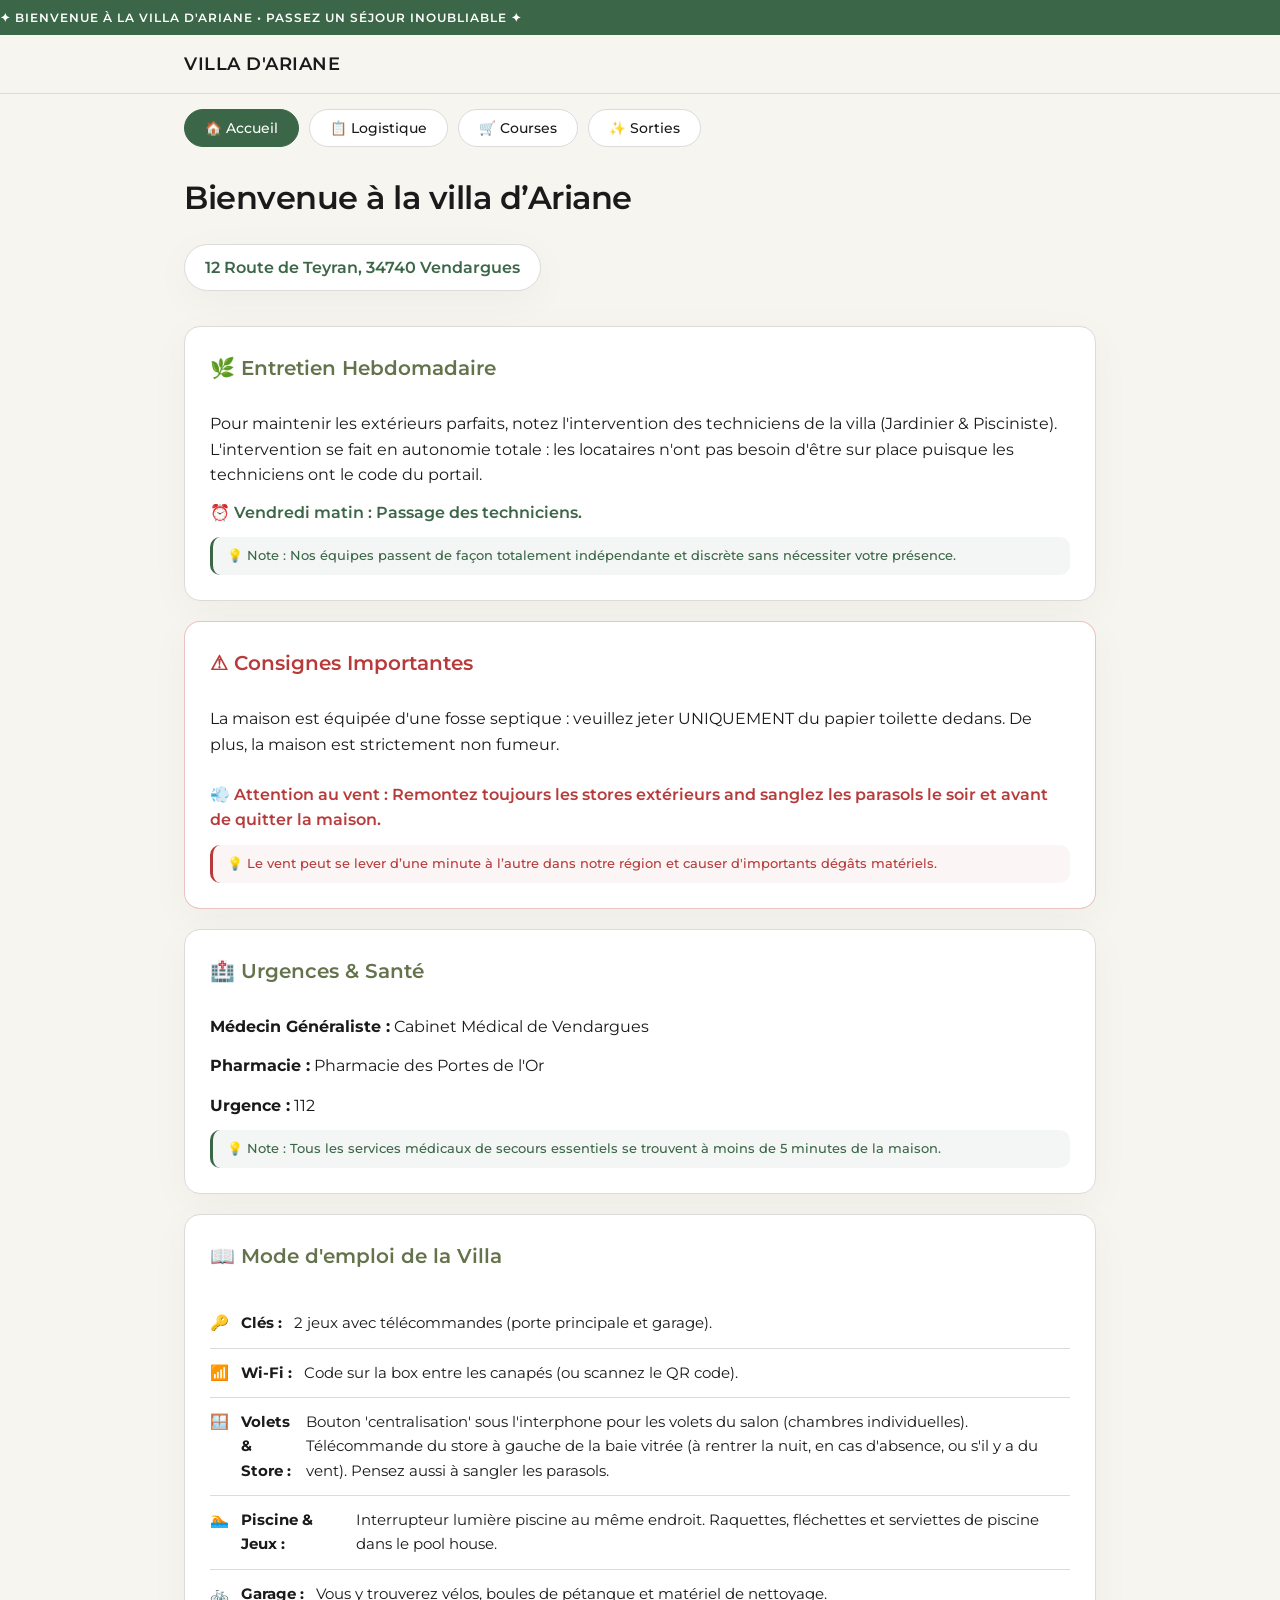
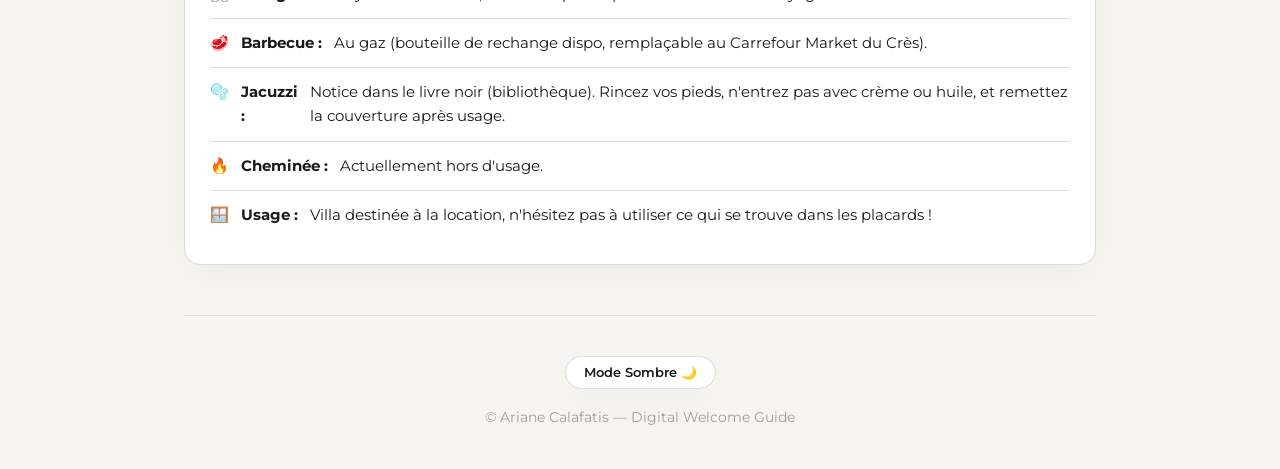
==== index.html @ a5b5f9cb "test 42 : title color" ====
<!DOCTYPE html>
<html lang="fr" data-theme="light">
<head>
  <meta charset="UTF-8">
  <meta name="viewport" content="width=device-width, initial-scale=1.0">
  <title>Villa d'Ariane - Livret d'Accueil</title>
  
  <link rel="preconnect" href="https://fonts.googleapis.com">
  <link rel="preconnect" href="https://fonts.gstatic.com" crossorigin>
  <link href="https://fonts.googleapis.com/css2?family=Montserrat:wght@400;500;600;800&display=swap" rel="stylesheet">
  
  <style>
    /* COULEURS ET DESIGN */
    :root {
      --bg-color: #f7f5f0;
      --text-color: #1a1a1a;
      --card-bg: #ffffff;
      --accent-color: #3b6647;
      --border-color: #dbdbdb;
      --shadow-subtle: 0 10px 40px rgba(0, 0, 0, 0.04);
      --font-main: 'Montserrat', sans-serif;
    }
    
    [data-theme="dark"] {
      --bg-color: #121212;
      --text-color: #e5e5e5;
      --card-bg: #1e1e1e;
      --accent-color: #528c62;
      --border-color: #2d2d2d;
      --shadow-subtle: 0 10px 40px rgba(0, 0, 0, 0.2);
    }
    
    * {
      box-sizing: border-box;
      margin: 0;
      padding: 0;
      font-family: var(--font-main);
      -webkit-tap-highlight-color: transparent;
    }
    
    body {
      background-color: var(--bg-color);
      color: var(--text-color);
      line-height: 1.6;
      transition: background-color 0.5s ease, color 0.5s ease;
      overflow-x: hidden;
      top: 0px !important;
    }
    
    .container {
      max-width: 960px;
      margin: 0 auto;
      padding: 0 24px;
    }
    
    /* BANDEAU DÉFILANT */
    .marquee {
      background: var(--accent-color);
      color: #ffffff;
      overflow: hidden;
      white-space: nowrap;
      padding: 8px 0;
      font-size: 0.75rem;
      font-weight: 600;
      letter-spacing: 1px;
      text-transform: uppercase;
    }
    .marquee-inner {
      display: inline-block;
      animation: marquee-anim 25s linear infinite;
    }
    @keyframes marquee-anim {
      0% { transform: translate3d(0, 0, 0); }
      100% { transform: translate3d(-50%, 0, 0); }
    }
    
    /* HEADER & NAVIGATION CORRIGÉ POUR LE BOUTON DE TRADUCTION EN HAUT */
    header {
      position: sticky;
      top: 0;
      z-index: 200;
      background-color: rgba(247, 245, 240, 0.85);
      backdrop-filter: blur(20px);
      border-bottom: 1px solid var(--border-color);
      padding: 15px 0;
    }
    [data-theme="dark"] header {
      background-color: rgba(18, 18, 18, 0.85);
    }
    
    .header-inner {
      display: flex;
      justify-content: space-between; /* Espace le titre à gauche et Google Translate à droite */
      align-items: center;
    }
    .logo {
      font-weight: 600;
      font-size: 1.1rem;
      text-transform: uppercase;
      letter-spacing: 0.5px;
    }

    /* Ajustement discret pour intégrer Google Translate proprement dans la barre du haut */
    #google_translate_element {
      display: inline-block;
    }
    
    nav {
      display: flex;
      gap: 10px;
      overflow-x: auto;
      padding: 15px 0 25px 0;
      scrollbar-width: none;
    }
    nav::-webkit-scrollbar { display: none; }
    
    nav button {
      background: var(--card-bg);
      border: 1px solid var(--border-color);
      color: var(--text-color);
      font-size: 0.85rem;
      font-weight: 500;
      padding: 10px 20px;
      border-radius: 30px;
      cursor: pointer;
      white-space: nowrap;
      transition: 0.3s;
    }
    nav button.active {
      background-color: var(--accent-color);
      color: white;
      border-color: var(--accent-color);
    }
    
    /* PAGES ET TITRES */
    .page-view {
      display: none;
      opacity: 0;
      transform: translateY(15px);
      transition: opacity 0.4s ease, transform 0.4s ease;
    }
    .page-view.active {
      display: block;
      opacity: 1;
      transform: translateY(0);
    }
    
    h2.page-title {
      font-size: 2rem;
      font-weight: 600;
      margin-bottom: 20px;
      letter-spacing: -0.5px;
    }
    h3.section-title {
      font-size: 1.25rem;
      font-weight: 600;
      margin-bottom: 15px;
      color: #64734C;
    }
    [data-theme="dark"] h3.section-title { color: #92A66D; }
    
    /* ADRESSE LINK */
    .address-link {
      display: inline-flex;
      align-items: center;
      gap: 8px;
      margin-bottom: 35px;
      font-size: 1rem;
      font-weight: 600;
      color: var(--accent-color);
      text-decoration: none;
      padding: 10px 20px;
      background: var(--card-bg);
      border: 1px solid var(--border-color);
      border-radius: 30px;
      box-shadow: var(--shadow-subtle);
      transition: 0.3s;
    }
    .address-link:hover {
      transform: translateY(-3px);
      box-shadow: 0 15px 30px rgba(0, 0, 0, 0.08);
    }
    
    /* BLOCS STATIQUES */
    .bento-card {
      background-color: var(--card-bg);
      border: 1px solid var(--border-color);
      border-radius: 16px;
      box-shadow: var(--shadow-subtle);
      padding: 25px;
      margin-bottom: 20px;
      display: flex;
      flex-direction: column;
      gap: 12px;
    }
    .item-badge {
      background: rgba(59, 102, 71, 0.06);
      color: var(--accent-color);
      padding: 10px 14px;
      border-radius: 10px;
      font-size: 0.8rem;
      font-weight: 500;
      line-height: 1.4;
      border-left: 3px solid var(--accent-color);
    }
    [data-theme="dark"] .item-badge { background: rgba(82, 140, 98, 0.12); }
    
    /* STICKY CARDS */
    .stack-container {
      display: flex;
      flex-direction: column;
      gap: 25px;
      margin-bottom: 35px;
    }
    .stack-card {
      position: sticky;
      background-color: var(--card-bg);
      border: 1px solid var(--border-color);
      border-radius: 16px;
      padding: 30px;
      box-shadow: 0 10px 30px rgba(0, 0, 0, 0.01);
    }
    .stack-card:nth-child(1) { top: 120px; z-index: 1; }
    .stack-card:nth-child(2) { top: 140px; z-index: 2; }
    
    .list-clean { list-style: none; }
    .list-clean li {
      padding: 12px 0;
      border-bottom: 1px solid var(--border-color);
      display: flex;
      gap: 12px;
      font-size: 0.95rem;
    }
    .list-clean li:last-child { border-bottom: none; }
    .list-clean li span.icon { color: var(--accent-color); font-weight: 600; }
    
    /* HORIZONTAL SCROLL PANE */
    .scroll-header {
      display: flex;
      justify-content: space-between;
      align-items: flex-end;
      margin-bottom: 15px;
    }
    .scroll-hint {
      font-size: 0.75rem;
      font-weight: 600;
      color: var(--accent-color);
      animation: bounce-x 1.5s infinite;
      padding-bottom: 5px;
    }
    @keyframes bounce-x {
      0%, 100% { transform: translateX(0); }
      50% { transform: translateX(4px); }
    }
    
    .horizontal-scroll {
      display: flex;
      gap: 20px;
      overflow-x: auto;
      padding-bottom: 15px;
      scroll-snap-type: x mandatory;
      scrollbar-width: auto;
      scrollbar-color: var(--accent-color) transparent;
    }
    .horizontal-scroll::-webkit-scrollbar { height: 8px; }
    .horizontal-scroll::-webkit-scrollbar-track { background: rgba(0,0,0,0.05); border-radius: 10px; }
    .horizontal-scroll::-webkit-scrollbar-thumb { background: var(--accent-color); border-radius: 10px; }
    
    /* CARTES PLACES */
    .place-card {
      flex: 0 0 290px;
      scroll-snap-align: start;
      background-color: var(--card-bg);
      border: 1px solid var(--border-color);
      border-radius: 16px;
      box-shadow: var(--shadow-subtle);
      overflow: hidden;
      display: flex;
      flex-direction: column;
      transition: transform 0.3s ease;
    }
    .place-card:hover { transform: translateY(-4px); }
    .item-image {
      width: 100%;
      height: 160px;
      background-size: cover;
      background-position: center;
    }
    .item-content {
      padding: 20px;
      flex-grow: 1;
      display: flex;
      flex-direction: column;
      gap: 12px;
      justify-content: space-between;
    }
    .item-content h4 { font-size: 1.05rem; font-weight: 600; }
    .item-content p { font-size: 0.85rem; color: #555; line-height: 1.4; }
    [data-theme="dark"] .item-content p { color: #aaa; }
    .btn-minimal {
      align-self: flex-start;
      text-decoration: none;
      color: var(--accent-color);
      font-size: 0.85rem;
      font-weight: 600;
      border-bottom: 2px solid var(--accent-color);
      padding-bottom: 2px;
      transition: 0.2s;
    }
    .btn-minimal:hover { border-color: var(--text-color); color: var(--text-color); }
    
    /* SCROLL REVEAL */
    .reveal {
      opacity: 0;
      transform: translateY(20px);
      transition: opacity 0.6s ease, transform 0.6s ease;
    }
    .reveal.active {
      opacity: 1;
      transform: translateY(0);
    }
    
    /* FOOTER NETTOYÉ */
    footer {
      text-align: center;
      padding: 40px 20px;
      border-top: 1px solid var(--border-color);
      margin-top: 50px;
      display: flex;
      flex-direction: column;
      align-items: center;
      justify-content: center;
      gap: 18px;
    }

    /* RETOUR DU BOUTON TEXTURÉ ESTHÉTIQUE */
    .theme-btn {
      background: var(--card-bg);
      border: 1px solid var(--border-color);
      color: var(--text-color);
      font-size: 0.8rem;
      font-weight: 600;
      padding: 8px 18px;
      border-radius: 20px;
      cursor: pointer;
      transition: all 0.3s ease;
      box-shadow: var(--shadow-subtle);
    }
    .theme-btn:hover {
      transform: translateY(-2px);
      border-color: var(--accent-color);
    }
    
    footer .copyright {
      margin: 0;
      font-size: 0.85rem;
      color: #888;
      opacity: 0.8;
    }
    
    /* Suppression des éléments parasites supérieurs de Google Translate */
    .goog-te-banner-frame.skiptranslate, .goog-te-banner-frame { display: none !important; }
  </style>

  <script src="https://identity.netlify.com/v1/netlify-identity-widget.js"></script>
</head>
<body>

  <div class="marquee">
    <div class="marquee-inner i18n" data-key="marquee"></div>
  </div>
  
  <header>
    <div class="container header-inner">
      <div class="logo">Villa d'Ariane</div>
      <div id="google_translate_element"></div>
    </div>
  </header>
  
  <div class="container">
    <nav>
      <button onclick="switchPage('home')" id="nav-home" class="active i18n" data-key="navHome"> Accueil</button>
      <button onclick="switchPage('logistics')" id="nav-logistics" class="i18n" data-key="navLogistics"> Logistique</button>
      <button onclick="switchPage('shopping')" id="nav-shopping" class="i18n" data-key="navShopping"> Courses</button>
      <button onclick="switchPage('activities')" id="nav-activities" class="i18n" data-key="navActivities"> Sorties</button>
    </nav>
    
    <section id="page-home" class="page-view active">
      <h2 class="page-title i18n" data-key="homeTitle">Bienvenue à la Villa d'Ariane</h2>
      
      <a href="https://maps.google.com" target="_blank" class="address-link reveal">
        12 Route de Teyran, 34740 Vendargues
      </a>
      
      <div class="bento-card reveal">
        <h3 class="section-title i18n" data-key="bentoMaintenanceTitle"> Entretien Hebdomadaire</h3>
        <p class="i18n" data-key="bentoMaintenanceDesc"></p>
        <p style="font-weight: 600; color: var(--accent-color);" class="i18n" data-key="bentoMaintenanceTime"></p>
        <div class="item-badge i18n" data-key="backMaintDesc"></div>
      </div>
      
      <div class="bento-card reveal" style="border-color: rgba(184, 59, 59, 0.3);">
        <h3 class="section-title i18n" style="color: #b83b3b;" data-key="bentoRulesTitle">▲ Consignes Importantes</h3>
        <p class="i18n" data-key="bentoRulesDesc"></p>
        <p style="margin-top: 12px; font-weight: 600; color: #b83b3b;" class="i18n" data-key="bentoRulesWind"></p>
        <div class="item-badge i18n" style="border-left-color: #b83b3b; background: rgba(184, 59, 59, 0.05); color: #b83b3b;" data-key="backRulesDesc"></div>
      </div>
      
      <div class="bento-card reveal">
        <h3 class="section-title i18n" data-key="bentoHealthTitle"> Urgences & Santé</h3>
        <p style="margin-bottom: 2px;"><strong class="i18n" data-key="bentoHealthDoc"></strong> Cabinet Médical de Vendargues</p>
        <p style="margin-bottom: 2px;"><strong class="i18n" data-key="bentoHealthPharma"></strong> Pharmacie des Portes de l'Or</p>
        <p><strong class="i18n" data-key="bentoHealthUrg"></strong> 112</p>
        <div class="item-badge i18n" data-key="backHealthDesc"></div>
      </div>
      
      <div class="bento-card reveal">
        <h3 class="section-title i18n" data-key="manualTitle"> 📖 Mode d'emploi de la Villa</h3>
        <ul class="list-clean i18n" data-key="manualList"></ul>
      </div>
    </section>
    
    <section id="page-logistics" class="page-view">
      <h2 class="page-title i18n" data-key="logisticsTitle">Consignes de séjour</h2>
      <div class="stack-container">
        <div class="stack-card reveal">
          <h3 class="section-title i18n" style="color: var(--text-color);" data-key="checkinTitle"> 🛬 Arrivée</h3>
          <p style="margin-bottom: 10px;" class="i18n" data-key="checkinDesc"></p>
          <ul class="list-clean i18n" data-key="checkinList"></ul>
        </div>
        <div class="stack-card reveal">
          <h3 class="section-title i18n" style="color: var(--text-color);" data-key="checkoutTitle"> 🛫 Départ</h3>
          <p style="margin-bottom: 10px;" class="i18n" data-key="checkoutDesc"></p>
          <ul class="list-clean" id="checkout-list-element"></ul>
        </div>
      </div>
    </section>
    
    <section id="page-shopping" class="page-view">
      <h2 class="page-title i18n" data-key="shoppingTitle">Alimentation & Marchés</h2>
      <div class="scroll-header reveal">
        <h3 class="section-title" style="margin:0;"> 🛒 Artisans & Commerces</h3><span class="scroll-hint i18n" data-key="hintScroll"></span>
      </div>
      <div class="horizontal-scroll reveal" id="container-artisans" style="margin-bottom: 30px;"></div>
      
      <div class="scroll-header reveal">
        <h3 class="section-title" style="margin:0;"> 🧺 Les Marchés Locaux</h3><span class="scroll-hint i18n" data-key="hintScroll"></span>
      </div>
      <div class="horizontal-scroll reveal" id="container-marches"></div>
    </section>
    
    <section id="page-activities" class="page-view">
      <h2 class="page-title i18n" data-key="activitiesTitle">Recommandations & Sorties</h2>
      <div class="scroll-header reveal">
        <h3 class="section-title" style="margin:0;"> 🍹 Restaurants & Plages</h3><span class="scroll-hint i18n" data-key="hintScroll"></span>
      </div>
      <div class="horizontal-scroll reveal" id="container-restos" style="margin-bottom: 30px;"></div>
      
      <div class="scroll-header reveal">
        <h3 class="section-title" style="margin:0;"> 🍇 Vignobles & Domaines</h3><span class="scroll-hint i18n" data-key="hintScroll"></span>
      </div>
      <div class="horizontal-scroll reveal" id="container-domaines" style="margin-bottom: 30px;"></div>
      
      <div class="scroll-header reveal">
        <h3 class="section-title" style="margin:0;"> 🏰 Patrimoine & Nature</h3><span class="scroll-hint i18n" data-key="hintScroll"></span>
      </div>
      <div class="horizontal-scroll reveal" id="container-visites" style="margin-bottom: 30px;"></div>
      
      <div class="scroll-header reveal">
        <h3 class="section-title" style="margin:0;"> 🎯 Loisirs & Famille</h3><span class="scroll-hint i18n" data-key="hintScroll"></span>
      </div>
      <div class="horizontal-scroll reveal" id="container-loisirs"></div>
    </section>
    
    <footer>
      <button id="themeBtn" class="theme-btn" onclick="toggleTheme()"></button>
      <p class="copyright">© Ariane Calafatis — Digital Welcome Guide</p>
    </footer>
  </div>

  <script>
    const i18nGlobal = {
      fr: {
        marquee: "✦ BIENVENUE À LA VILLA D'ARIANE • PASSEZ UN SÉJOUR INOUBLIABLE ✦",
        hintScroll: "➔ Faites défiler",
        btnLink: "Découvrir le lieu",
        navHome: " 🏠 Accueil",
        navLogistics: " 📋 Logistique",
        navShopping: " 🛒 Courses",
        navActivities: " ✨ Sorties",
        homeTitle: "Bienvenue à la villa d’Ariane",
        bentoMaintenanceTitle: " 🌿 Entretien Hebdomadaire",
        bentoMaintenanceDesc: "Pour maintenir les extérieurs parfaits, notez l'intervention des techniciens de la villa (Jardinier & Pisciniste). L'intervention se fait en autonomie totale : les locataires n'ont pas besoin d'être sur place puisque les techniciens ont le code du portail.",
        bentoMaintenanceTime: " ⏰ Vendredi matin : Passage des techniciens.",
        backMaintDesc: " 💡 Note : Nos équipes passent de façon totalement indépendante et discrète sans nécessiter votre présence.",
        bentoHealthTitle: " 🏥 Urgences & Santé",
        bentoHealthDoc: "Médecin Généraliste :",
        bentoHealthPharma: "Pharmacie :",
        bentoHealthUrg: "Urgence :",
        backHealthDesc: " 💡 Note : Tous les services médicaux de secours essentiels se trouvent à moins de 5 minutes de la maison.",
        logisticsTitle: "Consignes de séjour",
        checkinTitle: " 🛬 Arrivée (15h - 20h)",
        checkinDesc: "Accueil en personne pour l'état des lieux et explications :",
        checkinList: "<li><span class='icon'>✓</span> Climatisation & chauffage réversible.</li><li><span class='icon'>✓</span> Alarme de la villa.</li><li><span class='icon'>✓</span> Gestion du Jacuzzi.</li>",
        checkoutTitle: " 🛫 Départ (Avant 10h)",
        checkoutDesc: "Merci de bien vouloir respecter scrupuleusement ces directives avant votre départ :",
        checkoutList: "<li><span class='icon'>▪</span> <strong>Linge :</strong> Rassembler l'ensemble au pied de chaque lit.</li><li><span class='icon'>▪</span> <strong>Serviettes :</strong> À déposer directement dans la baignoire.</li><li><span class='icon'>▪</span> <strong>Poubelles :</strong> Vider dans les bacs extérieurs. Mettre impérativement les bouteilles en verre usagées dans le container qui se trouve derrière le camion Pizza.</li><li><span class='icon'>▪</span> <strong>Barbecue :</strong> Le barbecue doit être laissé propre et la barquette qui est sous le barbecue doit être jetée à la poubelle.</li><li><span class='icon'>▪</span> <strong>Jacuzzi :</strong> Remettre la température au minimum.</li><li><span class='icon'>▪</span> <strong>Sécurité :</strong> Veiller à fermer les volets, la porte ainsi que le portail.</li>",
        shoppingTitle: "Alimentation & Marchés",
        activitiesTitle: "Recommandations & Sorties",
        bentoRulesTitle: " ⚠ Consignes Importantes",
        bentoRulesDesc: "La maison est équipée d'une fosse septique : veuillez jeter UNIQUEMENT du papier toilette dedans. De plus, la maison est strictement non fumeur.",
        bentoRulesWind: " 💨 Attention au vent : Remontez toujours les stores extérieurs and sanglez les parasols le soir et avant de quitter la maison.",
        backRulesDesc: " 💡 Le vent peut se lever d’une minute à l’autre dans notre région et causer d'importants dégâts matériels.",
        manualTitle: " 📖 Mode d'emploi de la Villa",
        manualList: "<li><span class='icon'> 🔑</span> <strong>Clés :</strong> 2 jeux avec télécommandes (porte principale et garage).</li><li><span class='icon'> 📶</span> <strong>Wi-Fi :</strong> Code sur la box entre les canapés (ou scannez le QR code).</li><li><span class='icon'> 🪟</span> <strong>Volets & Store :</strong> Bouton 'centralisation' sous l'interphone pour les volets du salon (chambres individuelles). Télécommande du store à gauche de la baie vitrée (à rentrer la nuit, en cas d'absence, ou s'il y a du vent). Pensez aussi à sangler les parasols.</li><li><span class='icon'> 🏊</span> <strong>Piscine & Jeux :</strong> Interrupteur lumière piscine au même endroit. Raquettes, fléchettes et serviettes de piscine dans le pool house.</li><li><span class='icon'> 🚲</span> <strong>Garage :</strong> Vous y trouverez vélos, boules de pétanque et matériel de nettoyage.</li><li><span class='icon'> 🥩</span> <strong>Barbecue :</strong> Au gaz (bouteille de rechange dispo, remplaçable au Carrefour Market du Crès).</li><li><span class='icon'> 🫧</span> <strong>Jacuzzi :</strong> Notice dans le livre noir (bibliothèque). Rincez vos pieds, n'entrez pas avec crème ou huile, et remettez la couverture après usage.</li><li><span class='icon'> 🔥</span> <strong>Cheminée :</strong> Actuellement hors d'usage.</li><li><span class='icon'> 🪟</span> <strong>Usage :</strong> Villa destinée à la location, n'hésitez pas à utiliser ce qui se trouve dans les placards !</li>"
      }
    };

    let dbPlaces = [];
    let currentLang = 'fr';

    function changeLanguage(lang) {
      currentLang = lang;
      document.documentElement.setAttribute('lang', lang);
      localStorage.setItem('villa-lang', lang);

      const t = i18nGlobal[lang] || i18nGlobal['fr'];
      document.querySelectorAll('.i18n').forEach(el => {
        const key = el.getAttribute('data-key');
        if (t[key]) el.innerHTML = t[key];
      });

      const checkoutContainer = document.getElementById('checkout-list-element');
      if (checkoutContainer) {
        checkoutContainer.innerHTML = t.checkoutList;
      }
      
      updateThemeButtonText();
      renderDynamicCards();
    }

    function renderDynamicCards() {
      const containers = {
        artisans: document.getElementById('container-artisans'),
        marches: document.getElementById('container-marches'),
        restos: document.getElementById('container-restos'),
        domaines: document.getElementById('container-domaines'),
        visites: document.getElementById('container-visites'),
        loisirs: document.getElementById('container-loisirs')
      };

      Object.values(containers).forEach(c => { if(c) c.innerHTML = ''; });

      dbPlaces.forEach(item => {
        const txt = item[currentLang] || item;
        const btnText = (i18nGlobal[currentLang] && i18nGlobal[currentLang].btnLink) ? i18nGlobal[currentLang].btnLink : "Découvrir";
        
        const html = `
          <div class="place-card scroll-item">
            <div class="item-image" style="background-image: url('${item.img}');"></div>
            <div class="item-content">
              <div>
                <h4>${txt.t}</h4>
                <p style="margin-top: 6px; margin-bottom: 10px;">${txt.d}</p>
                <div class="item-badge">
                  <strong>${txt.bt || 'Info'} :</strong> ${txt.bd || ''}
                </div>
              </div>
              <a href="${item.link}" target="_blank" class="btn-minimal">${btnText}</a>
            </div>
          </div>
        `;
        if (containers[item.section]) {
          containers[item.section].innerHTML += html;
        }
      });

      scrollRevealEngine();
    }

    function updateThemeButtonText() {
      const btn = document.getElementById('themeBtn');
      if (!btn) return;
      const isDark = document.documentElement.getAttribute('data-theme') === 'dark';
      btn.innerHTML = isDark ? "Mode Clair ☀️" : "Mode Sombre 🌙";
    }

    function toggleTheme() {
      const html = document.documentElement;
      const newTheme = html.getAttribute('data-theme') === 'dark' ? 'light' : 'dark';
      html.setAttribute('data-theme', newTheme);
      localStorage.setItem('villa-theme-pref', newTheme);
      updateThemeButtonText();
    }

    function switchPage(pageId) {
      document.querySelectorAll('.page-view').forEach(v => v.classList.remove('active'));
      document.querySelectorAll('nav button').forEach(b => b.classList.remove('active'));
      
      document.getElementById(`page-${pageId}`).classList.add('active');
      document.getElementById(`nav-${pageId}`).classList.add('active');
      
      window.scrollTo({ top: 0, behavior: 'smooth' });
      setTimeout(scrollRevealEngine, 50);
    }

    function scrollRevealEngine() {
      const items = document.querySelectorAll('.reveal');
      items.forEach(el => {
        if (el.getBoundingClientRect().top < window.innerHeight - 50) {
          el.classList.add('active');
        }
      });
    }

    document.addEventListener('DOMContentLoaded', async () => {
      document.documentElement.setAttribute('data-theme', localStorage.getItem('villa-theme-pref') || 'light');
      
      try {
        const response = await fetch('data.json');
        const data = await response.json();
        if (data && data.lieux) {
          dbPlaces = data.lieux;
        }
      } catch (e) {
        console.error("Erreur de chargement des données :", e);
      }

      changeLanguage('fr');
      window.addEventListener('scroll', scrollRevealEngine);

      if (window.netlifyIdentity) {
        window.netlifyIdentity.on("init", user => {
          if (!user) {
            window.netlifyIdentity.on("login", () => {
              document.location.href = "/admin/";
            });
          }
        });
      }
    });
  </script>

  <script type="text/javascript">
    function googleTranslateElementInit() {
      new google.translate.TranslateElement({
        pageLanguage: 'fr', 
        includedLanguages: 'fr,en,de,nl,es,it', 
        layout: google.translate.TranslateElement.InlineLayout.SIMPLE,
        autoDisplay: false
      }, 'google_translate_element');
    }
  </script>
  <script type="text/javascript" src="https://translate.google.com/translate_a/element.js?cb=googleTranslateElementInit"></script>

</body>
</html>
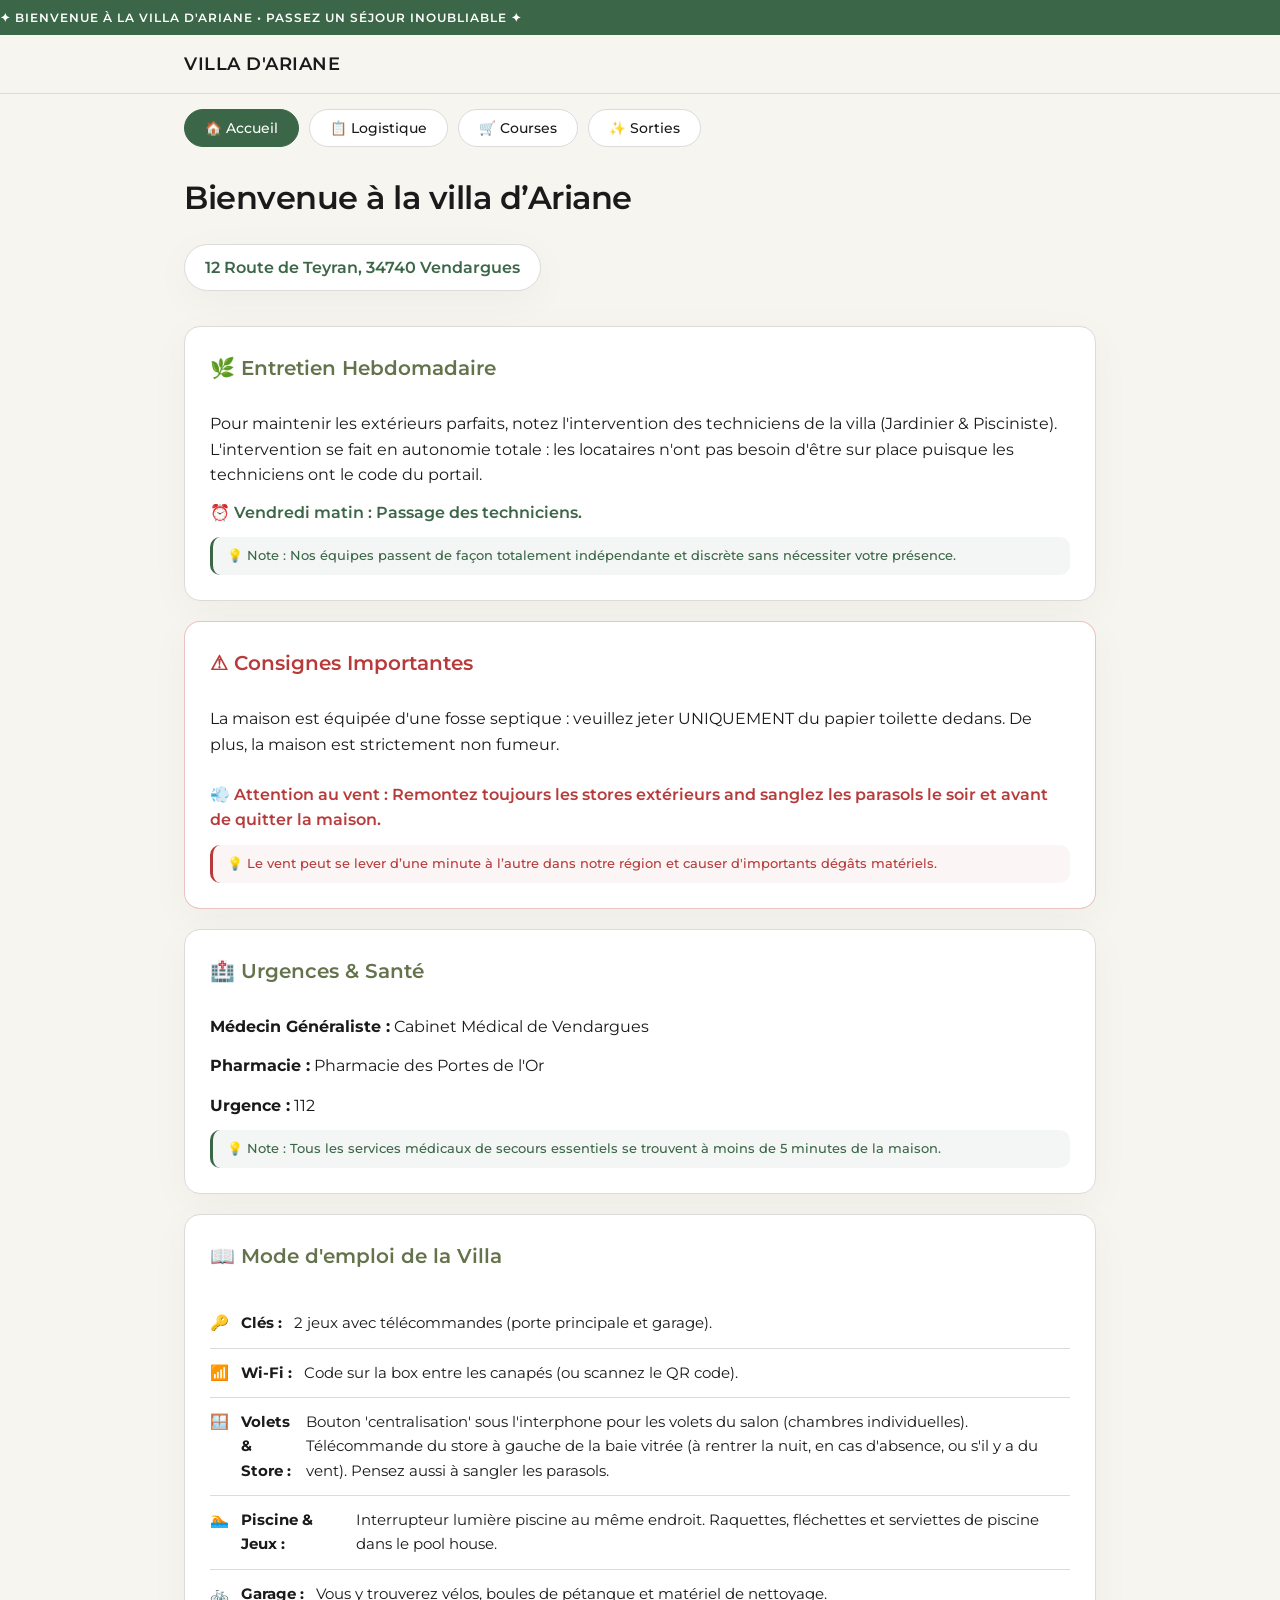
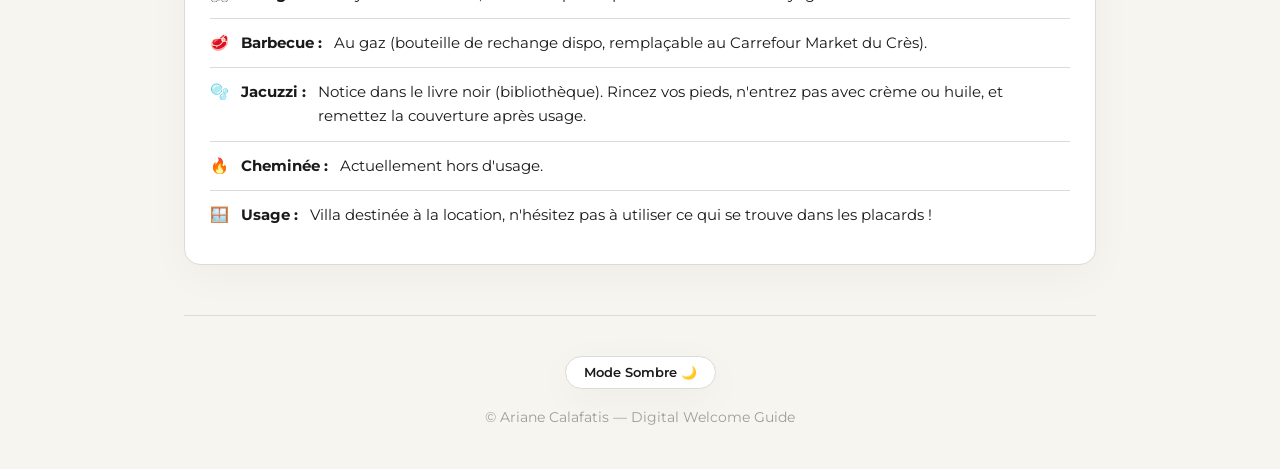
==== commit 57cb0606: "test 43 : ":"" ====
--- a/index.html
+++ b/index.html
@@ -491,28 +491,28 @@
         homeTitle: "Bienvenue à la villa d’Ariane",
         bentoMaintenanceTitle: " 🌿 Entretien Hebdomadaire",
         bentoMaintenanceDesc: "Pour maintenir les extérieurs parfaits, notez l'intervention des techniciens de la villa (Jardinier & Pisciniste). L'intervention se fait en autonomie totale : les locataires n'ont pas besoin d'être sur place puisque les techniciens ont le code du portail.",
-        bentoMaintenanceTime: " ⏰ Vendredi matin : Passage des techniciens.",
-        backMaintDesc: " 💡 Note : Nos équipes passent de façon totalement indépendante et discrète sans nécessiter votre présence.",
+        bentoMaintenanceTime: " ⏰ Vendredi matin&nbsp;: Passage des techniciens.",
+        backMaintDesc: " 💡 Note&nbsp;: Nos équipes passent de façon totalement indépendante et discrète sans nécessiter votre présence.",
         bentoHealthTitle: " 🏥 Urgences & Santé",
-        bentoHealthDoc: "Médecin Généraliste :",
-        bentoHealthPharma: "Pharmacie :",
-        bentoHealthUrg: "Urgence :",
-        backHealthDesc: " 💡 Note : Tous les services médicaux de secours essentiels se trouvent à moins de 5 minutes de la maison.",
+        bentoHealthDoc: "Médecin Généraliste&nbsp;:",
+        bentoHealthPharma: "Pharmacie&nbsp;:",
+        bentoHealthUrg: "Urgence&nbsp;:",
+        backHealthDesc: " 💡 Note&nbsp;: Tous les services médicaux de secours essentiels se trouvent à moins de 5 minutes de la maison.",
         logisticsTitle: "Consignes de séjour",
         checkinTitle: " 🛬 Arrivée (15h - 20h)",
-        checkinDesc: "Accueil en personne pour l'état des lieux et explications :",
+        checkinDesc: "Accueil en personne pour l'état des lieux et explications&nbsp;:",
         checkinList: "<li><span class='icon'>✓</span> Climatisation & chauffage réversible.</li><li><span class='icon'>✓</span> Alarme de la villa.</li><li><span class='icon'>✓</span> Gestion du Jacuzzi.</li>",
         checkoutTitle: " 🛫 Départ (Avant 10h)",
-        checkoutDesc: "Merci de bien vouloir respecter scrupuleusement ces directives avant votre départ :",
-        checkoutList: "<li><span class='icon'>▪</span> <strong>Linge :</strong> Rassembler l'ensemble au pied de chaque lit.</li><li><span class='icon'>▪</span> <strong>Serviettes :</strong> À déposer directement dans la baignoire.</li><li><span class='icon'>▪</span> <strong>Poubelles :</strong> Vider dans les bacs extérieurs. Mettre impérativement les bouteilles en verre usagées dans le container qui se trouve derrière le camion Pizza.</li><li><span class='icon'>▪</span> <strong>Barbecue :</strong> Le barbecue doit être laissé propre et la barquette qui est sous le barbecue doit être jetée à la poubelle.</li><li><span class='icon'>▪</span> <strong>Jacuzzi :</strong> Remettre la température au minimum.</li><li><span class='icon'>▪</span> <strong>Sécurité :</strong> Veiller à fermer les volets, la porte ainsi que le portail.</li>",
+        checkoutDesc: "Merci de bien vouloir respecter scrupuleusement ces directives avant votre départ&nbsp;:",
+        checkoutList: "<li><span class='icon'>▪</span> <strong>Linge&nbsp;:</strong> Rassembler l'ensemble au pied de chaque lit.</li><li><span class='icon'>▪</span> <strong>Serviettes&nbsp;:</strong> À déposer directement dans la baignoire.</li><li><span class='icon'>▪</span> <strong>Poubelles&nbsp;:</strong> Vider dans les bacs extérieurs. Mettre impérativement les bouteilles en verre usagées dans le container qui se trouve derrière le camion Pizza.</li><li><span class='icon'>▪</span> <strong>Barbecue&nbsp;:</strong> Le barbecue doit être laissé propre et la barquette qui est sous le barbecue doit être jetée à la poubelle.</li><li><span class='icon'>▪</span> <strong>Jacuzzi&nbsp;:</strong> Remettre la température au minimum.</li><li><span class='icon'>▪</span> <strong>Sécurité&nbsp;:</strong> Veiller à fermer les volets, la porte ainsi que le portail.</li>",
         shoppingTitle: "Alimentation & Marchés",
         activitiesTitle: "Recommandations & Sorties",
         bentoRulesTitle: " ⚠ Consignes Importantes",
         bentoRulesDesc: "La maison est équipée d'une fosse septique : veuillez jeter UNIQUEMENT du papier toilette dedans. De plus, la maison est strictement non fumeur.",
-        bentoRulesWind: " 💨 Attention au vent : Remontez toujours les stores extérieurs and sanglez les parasols le soir et avant de quitter la maison.",
+        bentoRulesWind: " 💨 Attention au vent&nbsp;: Remontez toujours les stores extérieurs and sanglez les parasols le soir et avant de quitter la maison.",
         backRulesDesc: " 💡 Le vent peut se lever d’une minute à l’autre dans notre région et causer d'importants dégâts matériels.",
         manualTitle: " 📖 Mode d'emploi de la Villa",
-        manualList: "<li><span class='icon'> 🔑</span> <strong>Clés :</strong> 2 jeux avec télécommandes (porte principale et garage).</li><li><span class='icon'> 📶</span> <strong>Wi-Fi :</strong> Code sur la box entre les canapés (ou scannez le QR code).</li><li><span class='icon'> 🪟</span> <strong>Volets & Store :</strong> Bouton 'centralisation' sous l'interphone pour les volets du salon (chambres individuelles). Télécommande du store à gauche de la baie vitrée (à rentrer la nuit, en cas d'absence, ou s'il y a du vent). Pensez aussi à sangler les parasols.</li><li><span class='icon'> 🏊</span> <strong>Piscine & Jeux :</strong> Interrupteur lumière piscine au même endroit. Raquettes, fléchettes et serviettes de piscine dans le pool house.</li><li><span class='icon'> 🚲</span> <strong>Garage :</strong> Vous y trouverez vélos, boules de pétanque et matériel de nettoyage.</li><li><span class='icon'> 🥩</span> <strong>Barbecue :</strong> Au gaz (bouteille de rechange dispo, remplaçable au Carrefour Market du Crès).</li><li><span class='icon'> 🫧</span> <strong>Jacuzzi :</strong> Notice dans le livre noir (bibliothèque). Rincez vos pieds, n'entrez pas avec crème ou huile, et remettez la couverture après usage.</li><li><span class='icon'> 🔥</span> <strong>Cheminée :</strong> Actuellement hors d'usage.</li><li><span class='icon'> 🪟</span> <strong>Usage :</strong> Villa destinée à la location, n'hésitez pas à utiliser ce qui se trouve dans les placards !</li>"
+        manualList: "<li><span class='icon'> 🔑</span> <strong>Clés&nbsp;:</strong> 2 jeux avec télécommandes (porte principale et garage).</li><li><span class='icon'> 📶</span> <strong>Wi-Fi&nbsp;:</strong> Code sur la box entre les canapés (ou scannez le QR code).</li><li><span class='icon'> 🪟</span> <strong>Volets & Store&nbsp;:</strong> Bouton 'centralisation' sous l'interphone pour les volets du salon (chambres individuelles). Télécommande du store à gauche de la baie vitrée (à rentrer la nuit, en cas d'absence, ou s'il y a du vent). Pensez aussi à sangler les parasols.</li><li><span class='icon'> 🏊</span> <strong>Piscine & Jeux&nbsp;:</strong> Interrupteur lumière piscine au même endroit. Raquettes, fléchettes et serviettes de piscine dans le pool house.</li><li><span class='icon'> 🚲</span> <strong>Garage&nbsp;:</strong> Vous y trouverez vélos, boules de pétanque et matériel de nettoyage.</li><li><span class='icon'> 🥩</span> <strong>Barbecue&nbsp;:</strong> Au gaz (bouteille de rechange dispo, remplaçable au Carrefour Market du Crès).</li><li><span class='icon'> 🫧</span> <strong>Jacuzzi&nbsp;:</strong> Notice dans le livre noir (bibliothèque). Rincez vos pieds, n'entrez pas avec crème ou huile, et remettez la couverture après usage.</li><li><span class='icon'> 🔥</span> <strong>Cheminée&nbsp;:</strong> Actuellement hors d'usage.</li><li><span class='icon'> 🪟</span> <strong>Usage&nbsp;:</strong> Villa destinée à la location, n'hésitez pas à utiliser ce qui se trouve dans les placards !</li>"
       }
     };
 
@@ -563,7 +563,7 @@
                 <h4>${txt.t}</h4>
                 <p style="margin-top: 6px; margin-bottom: 10px;">${txt.d}</p>
                 <div class="item-badge">
-                  <strong>${txt.bt || 'Info'} :</strong> ${txt.bd || ''}
+                  <strong>${txt.bt || 'Info'}&nbsp;:</strong> ${txt.bd || ''}
                 </div>
               </div>
               <a href="${item.link}" target="_blank" class="btn-minimal">${btnText}</a>
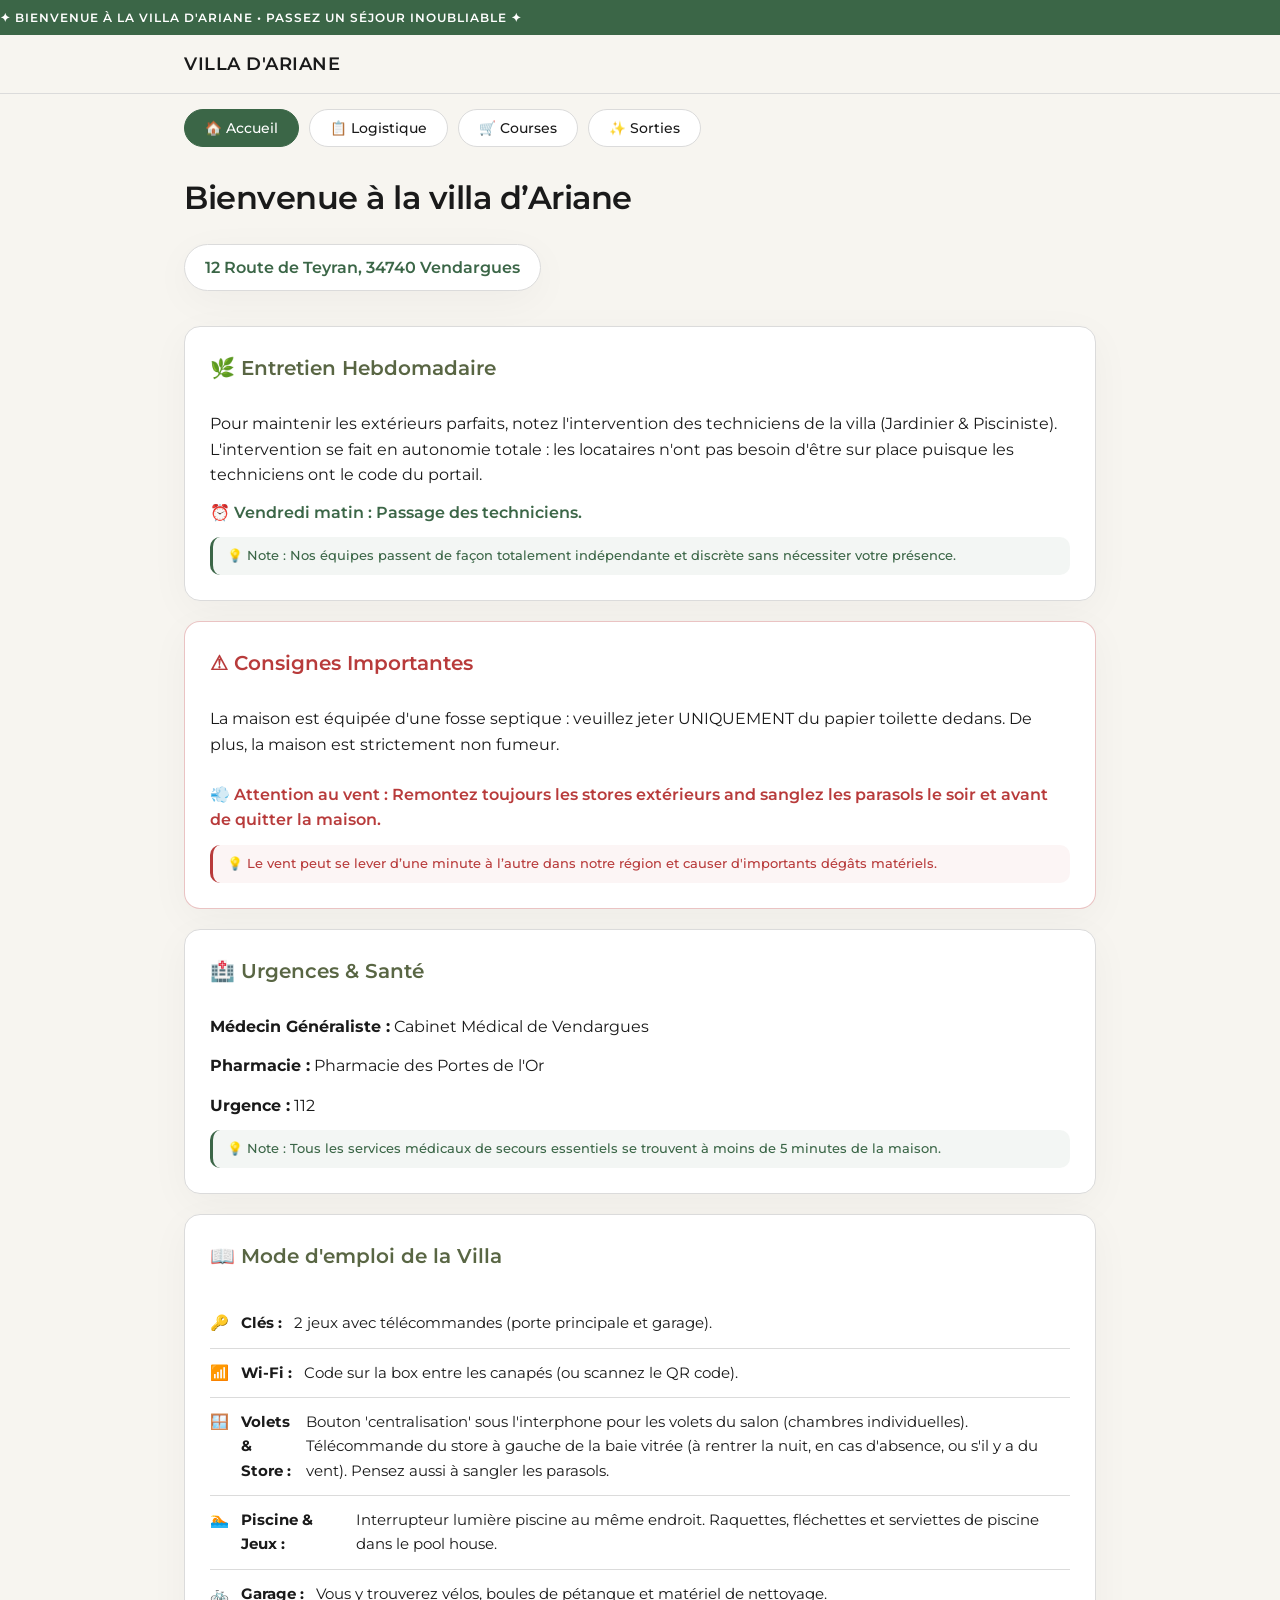
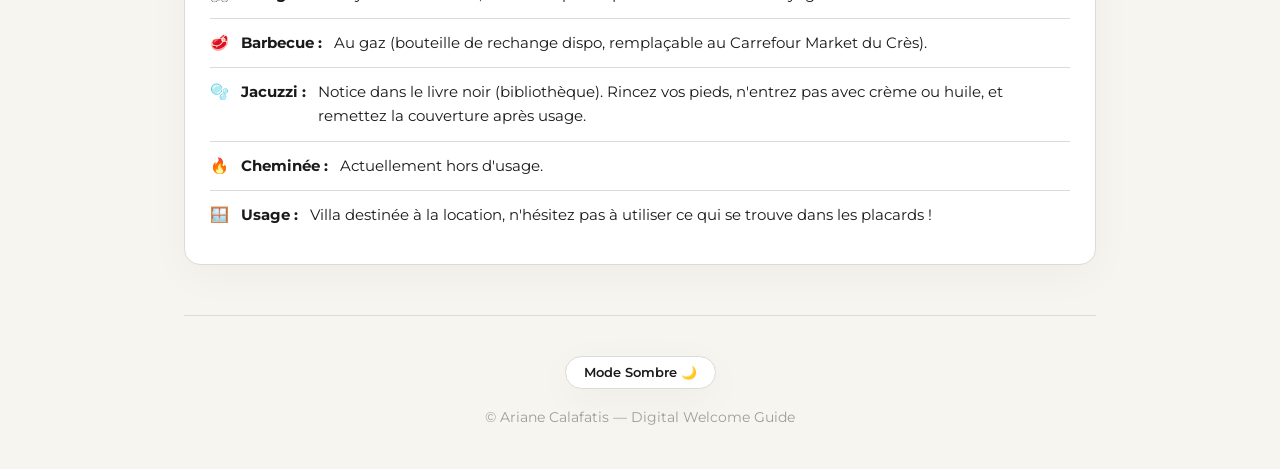
==== commit 6ae7dc50: "test 44 : clear color" ====
--- a/index.html
+++ b/index.html
@@ -155,7 +155,7 @@
       font-size: 1.25rem;
       font-weight: 600;
       margin-bottom: 15px;
-      color: #64734C;
+      color: #596644;
     }
     [data-theme="dark"] h3.section-title { color: #92A66D; }
     
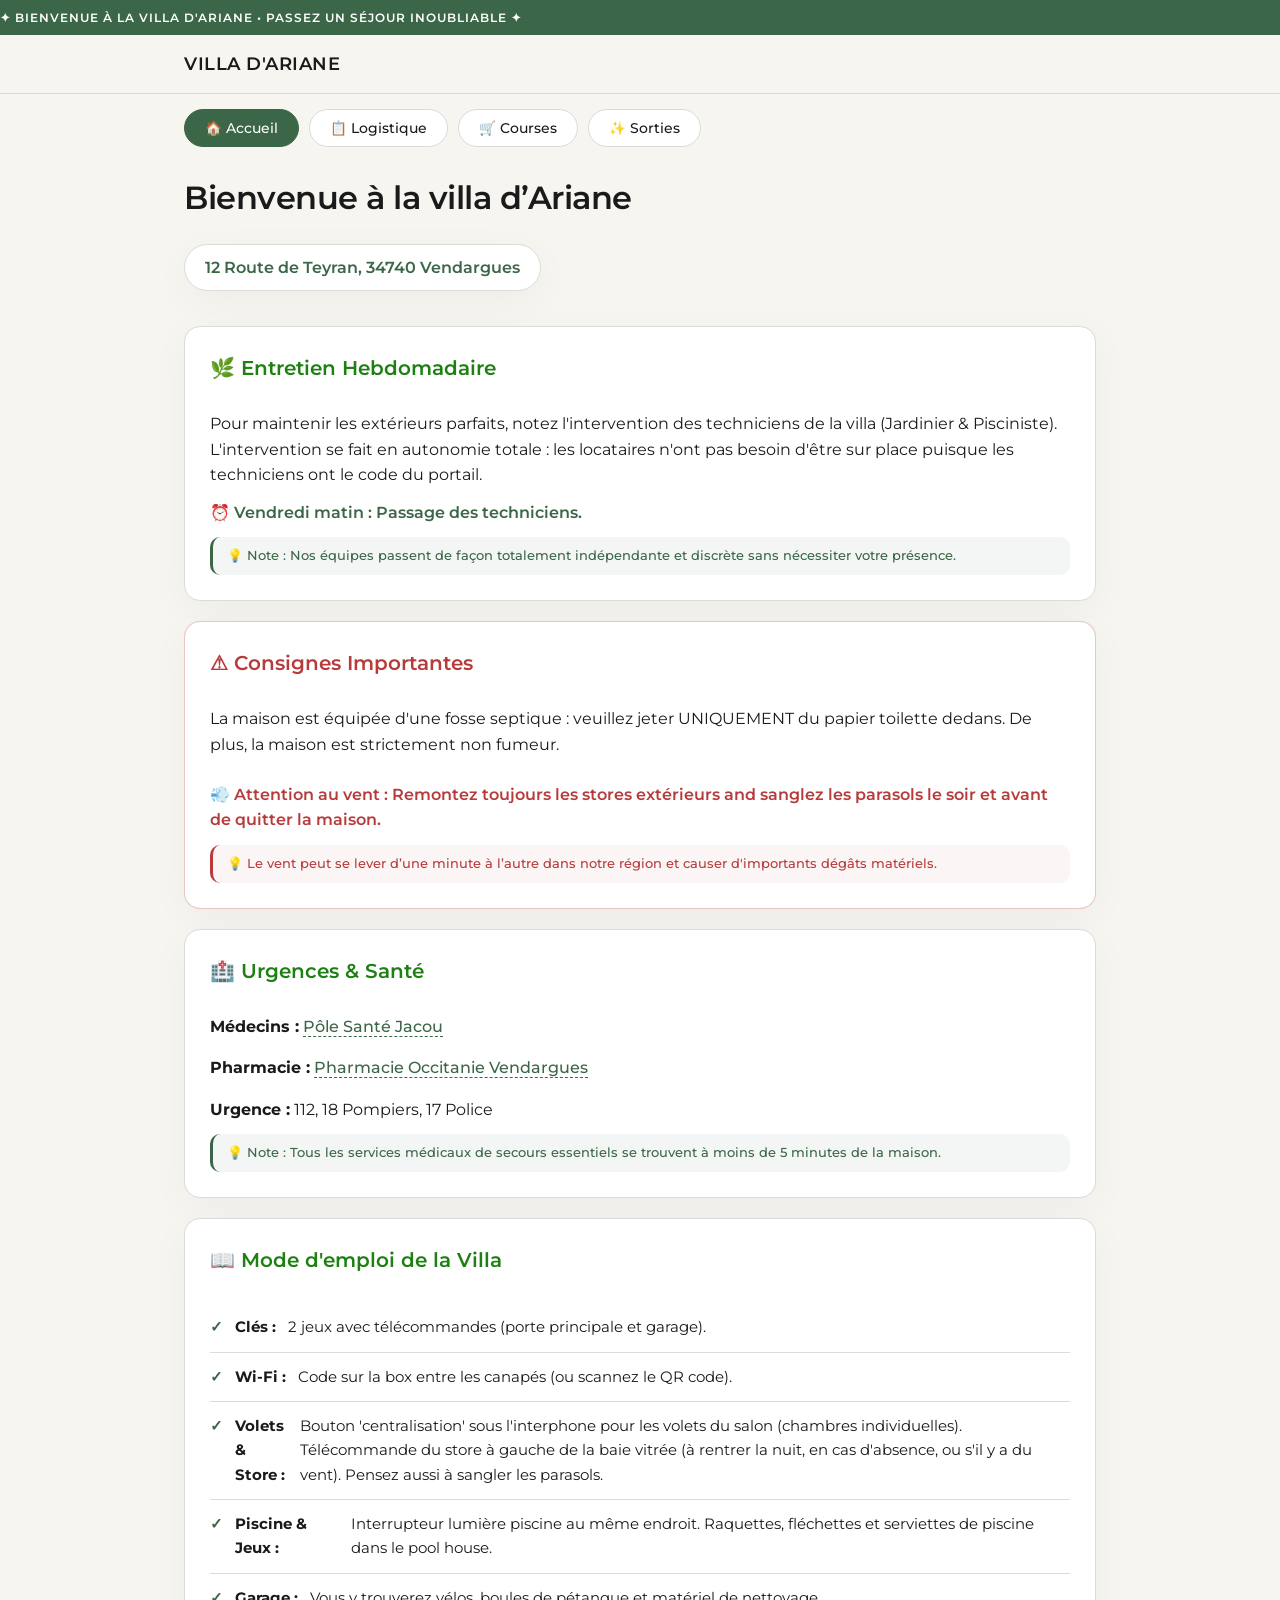
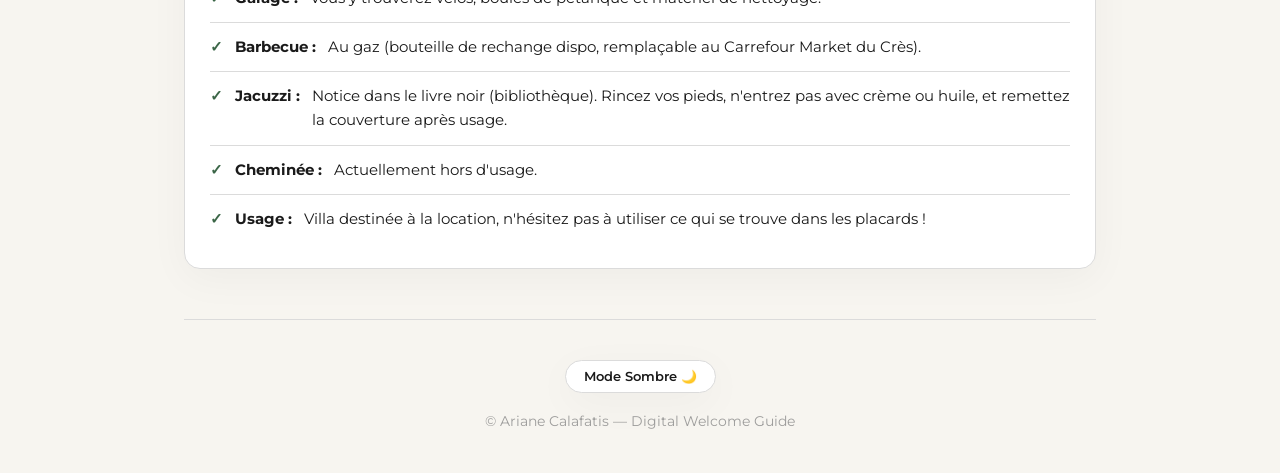
==== commit 4e9c3c5c: "test 48 : emojis" ====
--- a/index.html
+++ b/index.html
@@ -74,7 +74,7 @@
       100% { transform: translate3d(-50%, 0, 0); }
     }
     
-    /* HEADER & NAVIGATION CORRIGÉ POUR LE BOUTON DE TRADUCTION EN HAUT */
+    /* HEADER & NAVIGATION */
     header {
       position: sticky;
       top: 0;
@@ -90,7 +90,7 @@
     
     .header-inner {
       display: flex;
-      justify-content: space-between; /* Espace le titre à gauche et Google Translate à droite */
+      justify-content: space-between;
       align-items: center;
     }
     .logo {
@@ -100,7 +100,6 @@
       letter-spacing: 0.5px;
     }
 
-    /* Ajustement discret pour intégrer Google Translate proprement dans la barre du haut */
     #google_translate_element {
       display: inline-block;
     }
@@ -155,9 +154,9 @@
       font-size: 1.25rem;
       font-weight: 600;
       margin-bottom: 15px;
-      color: #596644;
-    }
-    [data-theme="dark"] h3.section-title { color: #92A66D; }
+      color: #1E8012;
+    }
+    [data-theme="dark"] h3.section-title { color: #63B32B; }
     
     /* ADRESSE LINK */
     .address-link {
@@ -205,6 +204,18 @@
     }
     [data-theme="dark"] .item-badge { background: rgba(82, 140, 98, 0.12); }
     
+    /* LIENS UTILES INTERNES */
+    .health-link {
+      color: var(--accent-color);
+      text-decoration: none;
+      font-weight: 500;
+      border-bottom: 1px dashed var(--accent-color);
+      transition: opacity 0.2s;
+    }
+    .health-link:hover {
+      opacity: 0.8;
+    }
+
     /* STICKY CARDS */
     .stack-container {
       display: flex;
@@ -320,7 +331,7 @@
       transform: translateY(0);
     }
     
-    /* FOOTER NETTOYÉ */
+    /* FOOTER */
     footer {
       text-align: center;
       padding: 40px 20px;
@@ -333,7 +344,6 @@
       gap: 18px;
     }
 
-    /* RETOUR DU BOUTON TEXTURÉ ESTHÉTIQUE */
     .theme-btn {
       background: var(--card-bg);
       border: 1px solid var(--border-color);
@@ -358,7 +368,6 @@
       opacity: 0.8;
     }
     
-    /* Suppression des éléments parasites supérieurs de Google Translate */
     .goog-te-banner-frame.skiptranslate, .goog-te-banner-frame { display: none !important; }
   </style>
 
@@ -408,9 +417,18 @@
       
       <div class="bento-card reveal">
         <h3 class="section-title i18n" data-key="bentoHealthTitle"> Urgences & Santé</h3>
-        <p style="margin-bottom: 2px;"><strong class="i18n" data-key="bentoHealthDoc"></strong> Cabinet Médical de Vendargues</p>
-        <p style="margin-bottom: 2px;"><strong class="i18n" data-key="bentoHealthPharma"></strong> Pharmacie des Portes de l'Or</p>
-        <p><strong class="i18n" data-key="bentoHealthUrg"></strong> 112</p>
+        <p style="margin-bottom: 4px;">
+          <strong class="i18n" data-key="bentoHealthDoc"></strong> 
+          <a href="https://www.lepole-jacou.fr/les-professionnels-de-sante" target="_blank" class="health-link">Pôle Santé Jacou</a>
+        </p>
+        <p style="margin-bottom: 4px;">
+          <strong class="i18n" data-key="bentoHealthPharma"></strong> 
+          <a href="https://www.google.com/maps/place/PHARMACIE+OCCITANE+VENDARGUES/@43.6550199,3.9705604,708m/data=!3m1!1e3!4m10!1m2!2m1!1spharmacie+vendargues!3m6!1s0x12b6a7a32a3abeb3:0x8074fbf6bbc99fb1!8m2!3d43.6532329!4d3.975355!15sChRwaGFybWFjaWUgdmVuZGFyZ3Vlc1oWIhRwaGFybWFjaWUgdmVuZGFyZ3Vlc5IBEWhlYWx0aF9jb25zdWx0YW504AEA!16s%2Fg%2F11tn5fdzpy?entry=ttu&g_ep=EgoyMDI2MDYyOC4wIKXMDSoASAFQAw%3D%3D" target="_blank" class="health-link">Pharmacie Occitanie Vendargues</a>
+        </p>
+        <p>
+          <strong class="i18n" data-key="bentoHealthUrg"></strong> 
+          <span>112, 18 Pompiers, 17 Police</span>
+        </p>
         <div class="item-badge i18n" data-key="backHealthDesc"></div>
       </div>
       
@@ -493,18 +511,23 @@
         bentoMaintenanceDesc: "Pour maintenir les extérieurs parfaits, notez l'intervention des techniciens de la villa (Jardinier & Pisciniste). L'intervention se fait en autonomie totale : les locataires n'ont pas besoin d'être sur place puisque les techniciens ont le code du portail.",
         bentoMaintenanceTime: " ⏰ Vendredi matin&nbsp;: Passage des techniciens.",
         backMaintDesc: " 💡 Note&nbsp;: Nos équipes passent de façon totalement indépendante et discrète sans nécessiter votre présence.",
+        
+        // CORRECTIONS SANTÉ DANS LE DICTIONNAIRE TEXTUEL (MÉDECINS ET URGENCE)
         bentoHealthTitle: " 🏥 Urgences & Santé",
-        bentoHealthDoc: "Médecin Généraliste&nbsp;:",
+        bentoHealthDoc: "Médecins&nbsp;:",
         bentoHealthPharma: "Pharmacie&nbsp;:",
         bentoHealthUrg: "Urgence&nbsp;:",
         backHealthDesc: " 💡 Note&nbsp;: Tous les services médicaux de secours essentiels se trouvent à moins de 5 minutes de la maison.",
+        
         logisticsTitle: "Consignes de séjour",
         checkinTitle: " 🛬 Arrivée (15h - 20h)",
         checkinDesc: "Accueil en personne pour l'état des lieux et explications&nbsp;:",
         checkinList: "<li><span class='icon'>✓</span> Climatisation & chauffage réversible.</li><li><span class='icon'>✓</span> Alarme de la villa.</li><li><span class='icon'>✓</span> Gestion du Jacuzzi.</li>",
+        
         checkoutTitle: " 🛫 Départ (Avant 10h)",
         checkoutDesc: "Merci de bien vouloir respecter scrupuleusement ces directives avant votre départ&nbsp;:",
-        checkoutList: "<li><span class='icon'>▪</span> <strong>Linge&nbsp;:</strong> Rassembler l'ensemble au pied de chaque lit.</li><li><span class='icon'>▪</span> <strong>Serviettes&nbsp;:</strong> À déposer directement dans la baignoire.</li><li><span class='icon'>▪</span> <strong>Poubelles&nbsp;:</strong> Vider dans les bacs extérieurs. Mettre impérativement les bouteilles en verre usagées dans le container qui se trouve derrière le camion Pizza.</li><li><span class='icon'>▪</span> <strong>Barbecue&nbsp;:</strong> Le barbecue doit être laissé propre et la barquette qui est sous le barbecue doit être jetée à la poubelle.</li><li><span class='icon'>▪</span> <strong>Jacuzzi&nbsp;:</strong> Remettre la température au minimum.</li><li><span class='icon'>▪</span> <strong>Sécurité&nbsp;:</strong> Veiller à fermer les volets, la porte ainsi que le portail.</li>",
+        checkoutList: "<li><span class='icon'>✓</span> <strong>Linge&nbsp;:</strong> Rassembler l'ensemble au pied de chaque lit.</li><li><span class='icon'>✓</span> <strong>Serviettes&nbsp;:</strong> À déposer directement dans la baignoire.</li><li><span class='icon'>✓</span> <strong>Poubelles&nbsp;:</strong> Vider dans les bacs extérieurs. Mettre impérativement les bouteilles en verre usagées dans le container qui se trouve derrière le camion Pizza.</li><li><span class='icon'>✓</span> <strong>Barbecue&nbsp;:</strong> Le barbecue doit être laissé propre et la barquette qui est sous le barbecue doit être jetée à la poubelle.</li><li><span class='icon'>✓</span> <strong>Jacuzzi&nbsp;:</strong> Remettre la température au minimum.</li><li><span class='icon'>✓</span> <strong>Sécurité&nbsp;:</strong> Veiller à fermer les volets, la porte ainsi que le portail.</li>",
+        
         shoppingTitle: "Alimentation & Marchés",
         activitiesTitle: "Recommandations & Sorties",
         bentoRulesTitle: " ⚠ Consignes Importantes",
@@ -512,7 +535,7 @@
         bentoRulesWind: " 💨 Attention au vent&nbsp;: Remontez toujours les stores extérieurs and sanglez les parasols le soir et avant de quitter la maison.",
         backRulesDesc: " 💡 Le vent peut se lever d’une minute à l’autre dans notre région et causer d'importants dégâts matériels.",
         manualTitle: " 📖 Mode d'emploi de la Villa",
-        manualList: "<li><span class='icon'> 🔑</span> <strong>Clés&nbsp;:</strong> 2 jeux avec télécommandes (porte principale et garage).</li><li><span class='icon'> 📶</span> <strong>Wi-Fi&nbsp;:</strong> Code sur la box entre les canapés (ou scannez le QR code).</li><li><span class='icon'> 🪟</span> <strong>Volets & Store&nbsp;:</strong> Bouton 'centralisation' sous l'interphone pour les volets du salon (chambres individuelles). Télécommande du store à gauche de la baie vitrée (à rentrer la nuit, en cas d'absence, ou s'il y a du vent). Pensez aussi à sangler les parasols.</li><li><span class='icon'> 🏊</span> <strong>Piscine & Jeux&nbsp;:</strong> Interrupteur lumière piscine au même endroit. Raquettes, fléchettes et serviettes de piscine dans le pool house.</li><li><span class='icon'> 🚲</span> <strong>Garage&nbsp;:</strong> Vous y trouverez vélos, boules de pétanque et matériel de nettoyage.</li><li><span class='icon'> 🥩</span> <strong>Barbecue&nbsp;:</strong> Au gaz (bouteille de rechange dispo, remplaçable au Carrefour Market du Crès).</li><li><span class='icon'> 🫧</span> <strong>Jacuzzi&nbsp;:</strong> Notice dans le livre noir (bibliothèque). Rincez vos pieds, n'entrez pas avec crème ou huile, et remettez la couverture après usage.</li><li><span class='icon'> 🔥</span> <strong>Cheminée&nbsp;:</strong> Actuellement hors d'usage.</li><li><span class='icon'> 🪟</span> <strong>Usage&nbsp;:</strong> Villa destinée à la location, n'hésitez pas à utiliser ce qui se trouve dans les placards !</li>"
+        manualList: "<li><span class='icon'>✓</span> <strong>Clés&nbsp;:</strong> 2 jeux avec télécommandes (porte principale et garage).</li><li><span class='icon'>✓</span> <strong>Wi-Fi&nbsp;:</strong> Code sur la box entre les canapés (ou scannez le QR code).</li><li><span class='icon'>✓</span> <strong>Volets & Store&nbsp;:</strong> Bouton 'centralisation' sous l'interphone pour les volets du salon (chambres individuelles). Télécommande du store à gauche de la baie vitrée (à rentrer la nuit, en cas d'absence, ou s'il y a du vent). Pensez aussi à sangler les parasols.</li><li><span class='icon'>✓</span> <strong>Piscine & Jeux&nbsp;:</strong> Interrupteur lumière piscine au même endroit. Raquettes, fléchettes et serviettes de piscine dans le pool house.</li><li><span class='icon'>✓</span> <strong>Garage&nbsp;:</strong> Vous y trouverez vélos, boules de pétanque et matériel de nettoyage.</li><li><span class='icon'>✓</span> <strong>Barbecue&nbsp;:</strong> Au gaz (bouteille de rechange dispo, remplaçable au Carrefour Market du Crès).</li><li><span class='icon'>✓</span> <strong>Jacuzzi&nbsp;:</strong> Notice dans le livre noir (bibliothèque). Rincez vos pieds, n'entrez pas avec crème ou huile, et remettez la couverture après usage.</li><li><span class='icon'>✓</span> <strong>Cheminée&nbsp;:</strong> Actuellement hors d'usage.</li><li><span class='icon'>✓</span> <strong>Usage&nbsp;:</strong> Villa destinée à la location, n'hésitez pas à utiliser ce qui se trouve dans les placards !</li>"
       }
     };
 
@@ -645,7 +668,7 @@
     function googleTranslateElementInit() {
       new google.translate.TranslateElement({
         pageLanguage: 'fr', 
-        includedLanguages: 'fr,en,de,nl,es,it', 
+        includedLanguages: 'fr,en,de,nl', 
         layout: google.translate.TranslateElement.InlineLayout.SIMPLE,
         autoDisplay: false
       }, 'google_translate_element');
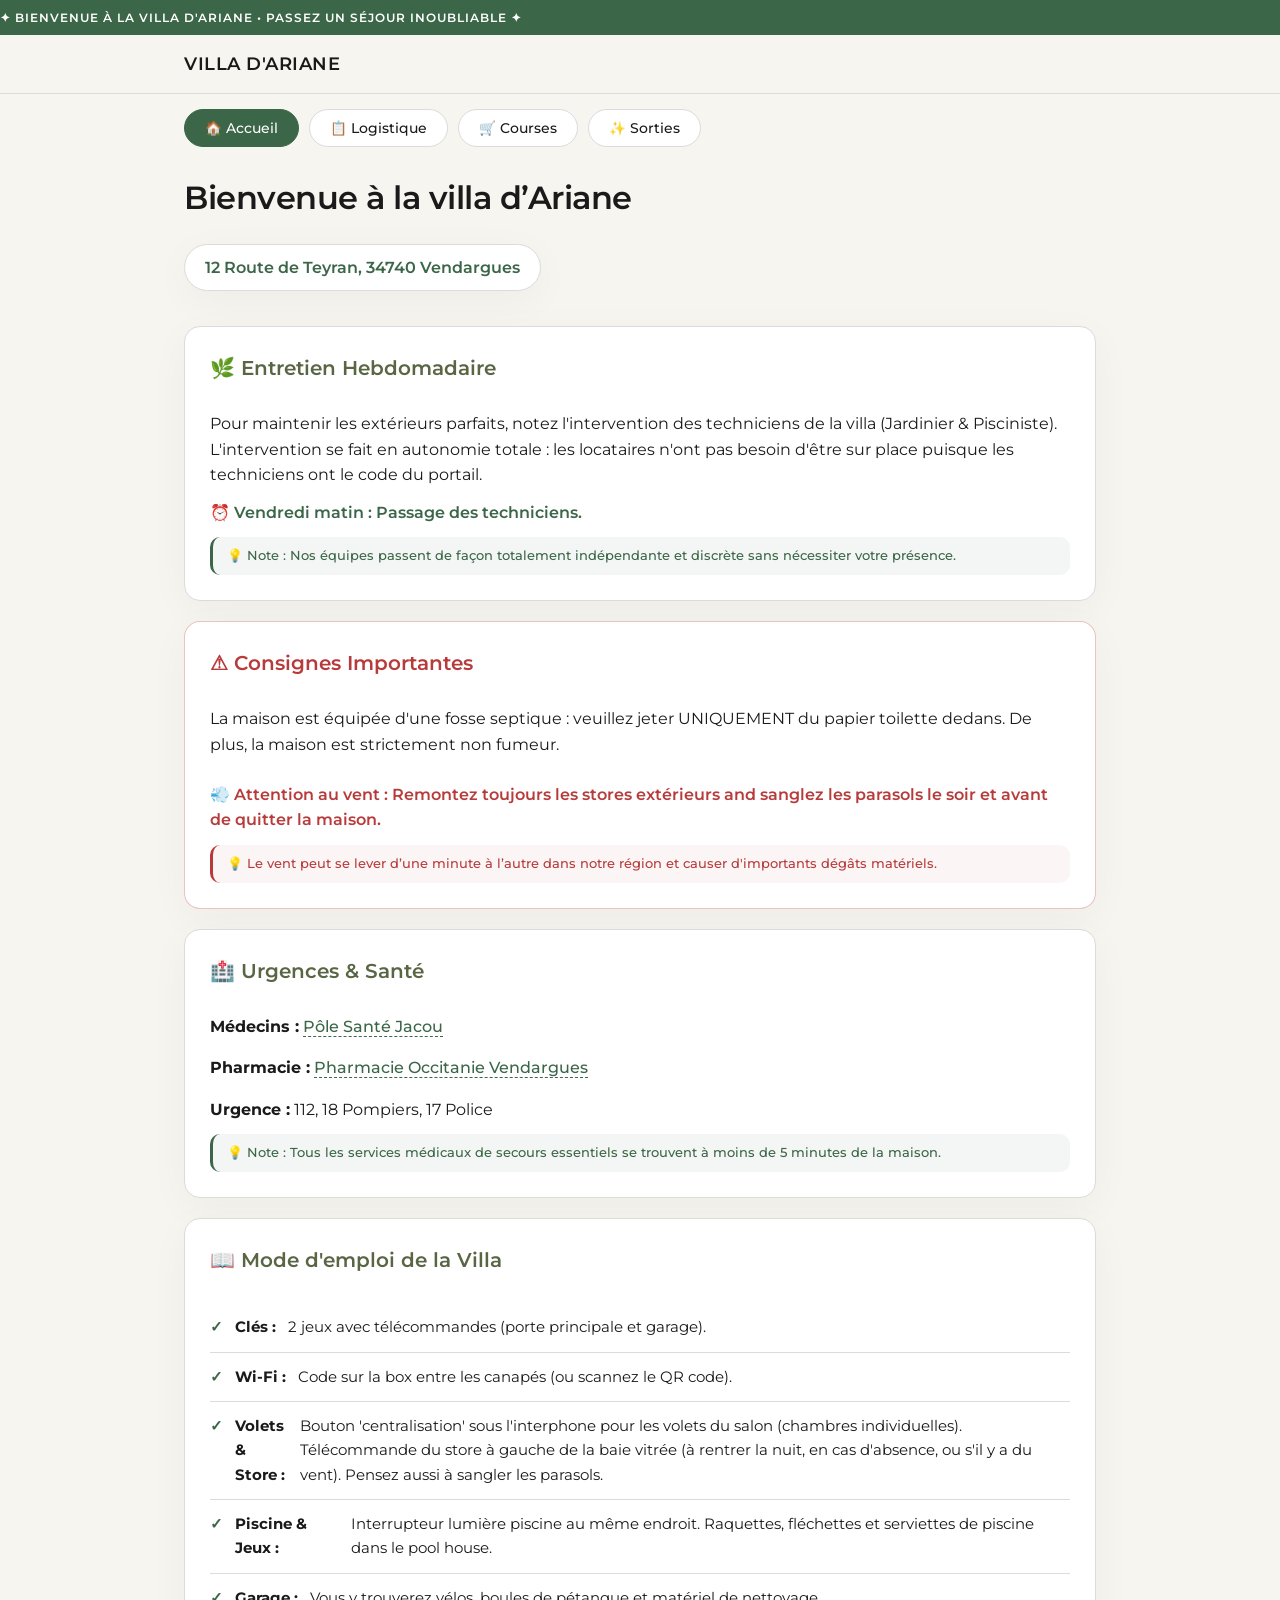
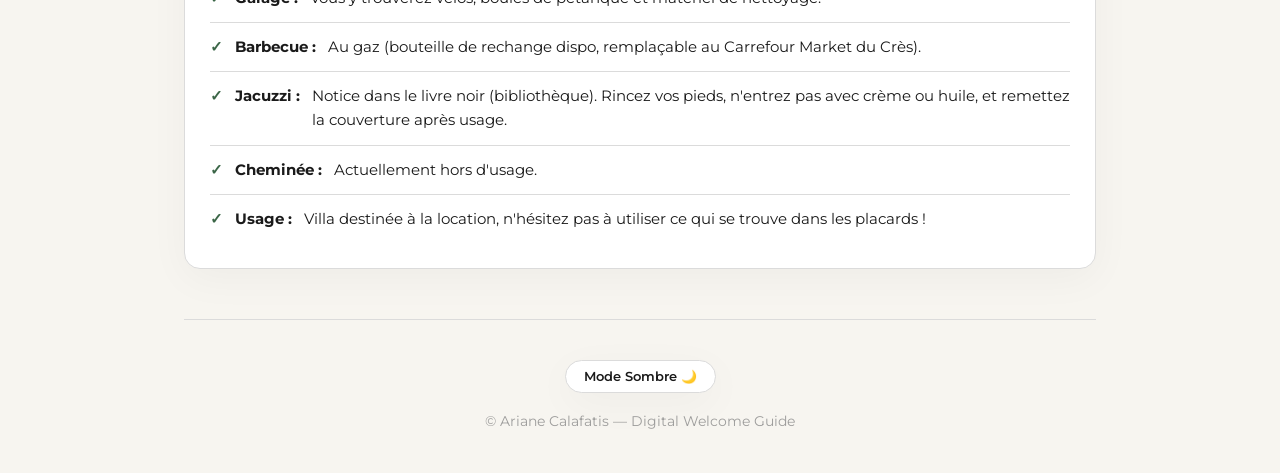
==== commit fe3f71cb: "test 49" ====
--- a/index.html
+++ b/index.html
@@ -154,9 +154,9 @@
       font-size: 1.25rem;
       font-weight: 600;
       margin-bottom: 15px;
-      color: #1E8012;
-    }
-    [data-theme="dark"] h3.section-title { color: #63B32B; }
+      color: #596644;
+    }
+    [data-theme="dark"] h3.section-title { color: #92A66D; }
     
     /* ADRESSE LINK */
     .address-link {
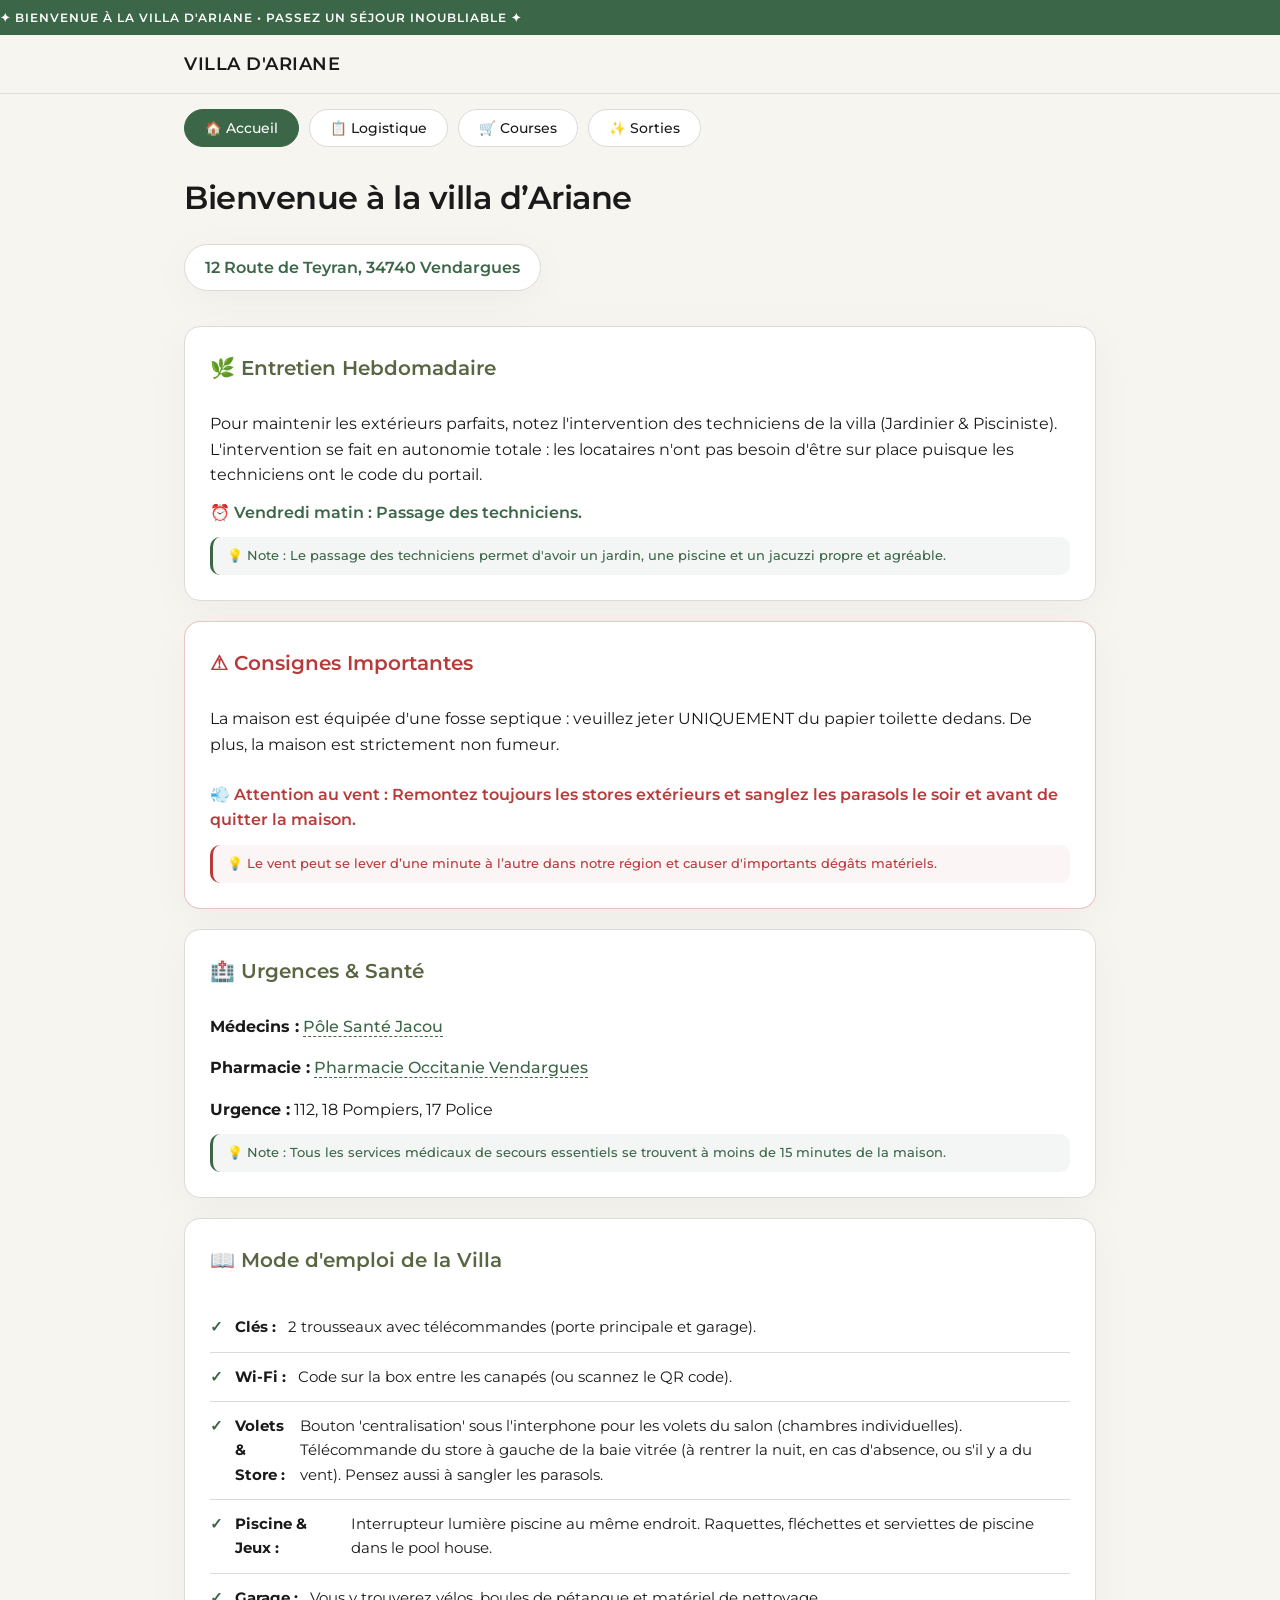
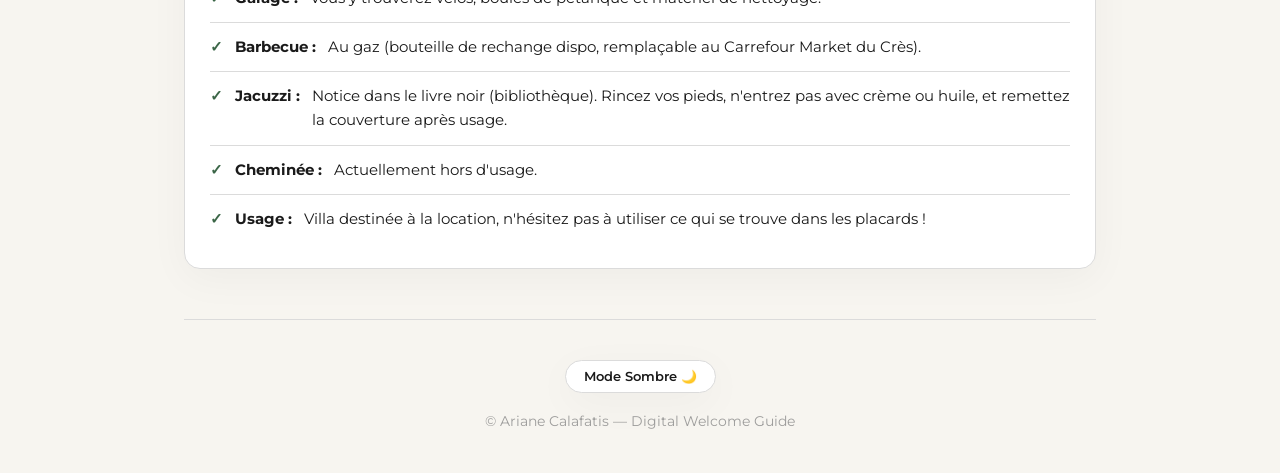
==== commit dc775b33: "beta 1" ====
--- a/index.html
+++ b/index.html
@@ -423,7 +423,7 @@
         </p>
         <p style="margin-bottom: 4px;">
           <strong class="i18n" data-key="bentoHealthPharma"></strong> 
-          <a href="https://www.google.com/maps/place/PHARMACIE+OCCITANE+VENDARGUES/@43.6550199,3.9705604,708m/data=!3m1!1e3!4m10!1m2!2m1!1spharmacie+vendargues!3m6!1s0x12b6a7a32a3abeb3:0x8074fbf6bbc99fb1!8m2!3d43.6532329!4d3.975355!15sChRwaGFybWFjaWUgdmVuZGFyZ3Vlc1oWIhRwaGFybWFjaWUgdmVuZGFyZ3Vlc5IBEWhlYWx0aF9jb25zdWx0YW504AEA!16s%2Fg%2F11tn5fdzpy?entry=ttu&g_ep=EgoyMDI2MDYyOC4wIKXMDSoASAFQAw%3D%3D" target="_blank" class="health-link">Pharmacie Occitanie Vendargues</a>
+          <a href="https://maps.app.goo.gl/RjB6tWs2AJbQG7oQA" target="_blank" class="health-link">Pharmacie Occitanie Vendargues</a>
         </p>
         <p>
           <strong class="i18n" data-key="bentoHealthUrg"></strong> 
@@ -510,32 +510,32 @@
         bentoMaintenanceTitle: " 🌿 Entretien Hebdomadaire",
         bentoMaintenanceDesc: "Pour maintenir les extérieurs parfaits, notez l'intervention des techniciens de la villa (Jardinier & Pisciniste). L'intervention se fait en autonomie totale : les locataires n'ont pas besoin d'être sur place puisque les techniciens ont le code du portail.",
         bentoMaintenanceTime: " ⏰ Vendredi matin&nbsp;: Passage des techniciens.",
-        backMaintDesc: " 💡 Note&nbsp;: Nos équipes passent de façon totalement indépendante et discrète sans nécessiter votre présence.",
+        backMaintDesc: " 💡 Note&nbsp;: Le passage des techniciens permet d'avoir un jardin, une piscine et un jacuzzi propre et agréable.",
         
         // CORRECTIONS SANTÉ DANS LE DICTIONNAIRE TEXTUEL (MÉDECINS ET URGENCE)
         bentoHealthTitle: " 🏥 Urgences & Santé",
         bentoHealthDoc: "Médecins&nbsp;:",
         bentoHealthPharma: "Pharmacie&nbsp;:",
         bentoHealthUrg: "Urgence&nbsp;:",
-        backHealthDesc: " 💡 Note&nbsp;: Tous les services médicaux de secours essentiels se trouvent à moins de 5 minutes de la maison.",
+        backHealthDesc: " 💡 Note&nbsp;: Tous les services médicaux de secours essentiels se trouvent à moins de 15 minutes de la maison.",
         
         logisticsTitle: "Consignes de séjour",
         checkinTitle: " 🛬 Arrivée (15h - 20h)",
-        checkinDesc: "Accueil en personne pour l'état des lieux et explications&nbsp;:",
+        checkinDesc: "Accueil en personne pour l'état des lieux et les explications&nbsp;:",
         checkinList: "<li><span class='icon'>✓</span> Climatisation & chauffage réversible.</li><li><span class='icon'>✓</span> Alarme de la villa.</li><li><span class='icon'>✓</span> Gestion du Jacuzzi.</li>",
         
         checkoutTitle: " 🛫 Départ (Avant 10h)",
         checkoutDesc: "Merci de bien vouloir respecter scrupuleusement ces directives avant votre départ&nbsp;:",
-        checkoutList: "<li><span class='icon'>✓</span> <strong>Linge&nbsp;:</strong> Rassembler l'ensemble au pied de chaque lit.</li><li><span class='icon'>✓</span> <strong>Serviettes&nbsp;:</strong> À déposer directement dans la baignoire.</li><li><span class='icon'>✓</span> <strong>Poubelles&nbsp;:</strong> Vider dans les bacs extérieurs. Mettre impérativement les bouteilles en verre usagées dans le container qui se trouve derrière le camion Pizza.</li><li><span class='icon'>✓</span> <strong>Barbecue&nbsp;:</strong> Le barbecue doit être laissé propre et la barquette qui est sous le barbecue doit être jetée à la poubelle.</li><li><span class='icon'>✓</span> <strong>Jacuzzi&nbsp;:</strong> Remettre la température au minimum.</li><li><span class='icon'>✓</span> <strong>Sécurité&nbsp;:</strong> Veiller à fermer les volets, la porte ainsi que le portail.</li>",
+        checkoutList: "<li><span class='icon'>✓</span> <strong>Linge&nbsp;:</strong> Rassembler l'ensemble des draps au pied de chaque lit.</li><li><span class='icon'>✓</span> <strong>Serviettes&nbsp;:</strong> À déposer directement dans la baignoire.</li><li><span class='icon'>✓</span> <strong>Poubelles&nbsp;:</strong> Vider dans les bacs extérieurs. Mettre impérativement les bouteilles en verre usagées dans le container qui se trouve derrière le camion Pizza en face du premier feu.</li><li><span class='icon'>✓</span> <strong>Barbecue&nbsp;:</strong> Le barbecue doit être laissé propre et la barquette qui est sous le barbecue doit être jetée à la poubelle.</li><li><span class='icon'>✓</span> <strong>Jacuzzi&nbsp;:</strong> Régler la température au minimum.</li><li><span class='icon'>✓</span> <strong>Sécurité&nbsp;:</strong> Veiller à fermer les volets, la porte ainsi que le portail.</li>",
         
         shoppingTitle: "Alimentation & Marchés",
         activitiesTitle: "Recommandations & Sorties",
         bentoRulesTitle: " ⚠ Consignes Importantes",
         bentoRulesDesc: "La maison est équipée d'une fosse septique : veuillez jeter UNIQUEMENT du papier toilette dedans. De plus, la maison est strictement non fumeur.",
-        bentoRulesWind: " 💨 Attention au vent&nbsp;: Remontez toujours les stores extérieurs and sanglez les parasols le soir et avant de quitter la maison.",
+        bentoRulesWind: " 💨 Attention au vent&nbsp;: Remontez toujours les stores extérieurs et sanglez les parasols le soir et avant de quitter la maison.",
         backRulesDesc: " 💡 Le vent peut se lever d’une minute à l’autre dans notre région et causer d'importants dégâts matériels.",
         manualTitle: " 📖 Mode d'emploi de la Villa",
-        manualList: "<li><span class='icon'>✓</span> <strong>Clés&nbsp;:</strong> 2 jeux avec télécommandes (porte principale et garage).</li><li><span class='icon'>✓</span> <strong>Wi-Fi&nbsp;:</strong> Code sur la box entre les canapés (ou scannez le QR code).</li><li><span class='icon'>✓</span> <strong>Volets & Store&nbsp;:</strong> Bouton 'centralisation' sous l'interphone pour les volets du salon (chambres individuelles). Télécommande du store à gauche de la baie vitrée (à rentrer la nuit, en cas d'absence, ou s'il y a du vent). Pensez aussi à sangler les parasols.</li><li><span class='icon'>✓</span> <strong>Piscine & Jeux&nbsp;:</strong> Interrupteur lumière piscine au même endroit. Raquettes, fléchettes et serviettes de piscine dans le pool house.</li><li><span class='icon'>✓</span> <strong>Garage&nbsp;:</strong> Vous y trouverez vélos, boules de pétanque et matériel de nettoyage.</li><li><span class='icon'>✓</span> <strong>Barbecue&nbsp;:</strong> Au gaz (bouteille de rechange dispo, remplaçable au Carrefour Market du Crès).</li><li><span class='icon'>✓</span> <strong>Jacuzzi&nbsp;:</strong> Notice dans le livre noir (bibliothèque). Rincez vos pieds, n'entrez pas avec crème ou huile, et remettez la couverture après usage.</li><li><span class='icon'>✓</span> <strong>Cheminée&nbsp;:</strong> Actuellement hors d'usage.</li><li><span class='icon'>✓</span> <strong>Usage&nbsp;:</strong> Villa destinée à la location, n'hésitez pas à utiliser ce qui se trouve dans les placards !</li>"
+        manualList: "<li><span class='icon'>✓</span> <strong>Clés&nbsp;:</strong> 2 trousseaux avec télécommandes (porte principale et garage).</li><li><span class='icon'>✓</span> <strong>Wi-Fi&nbsp;:</strong> Code sur la box entre les canapés (ou scannez le QR code).</li><li><span class='icon'>✓</span> <strong>Volets & Store&nbsp;:</strong> Bouton 'centralisation' sous l'interphone pour les volets du salon (chambres individuelles). Télécommande du store à gauche de la baie vitrée (à rentrer la nuit, en cas d'absence, ou s'il y a du vent). Pensez aussi à sangler les parasols.</li><li><span class='icon'>✓</span> <strong>Piscine & Jeux&nbsp;:</strong> Interrupteur lumière piscine au même endroit. Raquettes, fléchettes et serviettes de piscine dans le pool house.</li><li><span class='icon'>✓</span> <strong>Garage&nbsp;:</strong> Vous y trouverez vélos, boules de pétanque et matériel de nettoyage.</li><li><span class='icon'>✓</span> <strong>Barbecue&nbsp;:</strong> Au gaz (bouteille de rechange dispo, remplaçable au Carrefour Market du Crès).</li><li><span class='icon'>✓</span> <strong>Jacuzzi&nbsp;:</strong> Notice dans le livre noir (bibliothèque). Rincez vos pieds, n'entrez pas avec crème ou huile, et remettez la couverture après usage.</li><li><span class='icon'>✓</span> <strong>Cheminée&nbsp;:</strong> Actuellement hors d'usage.</li><li><span class='icon'>✓</span> <strong>Usage&nbsp;:</strong> Villa destinée à la location, n'hésitez pas à utiliser ce qui se trouve dans les placards !</li>"
       }
     };
 
